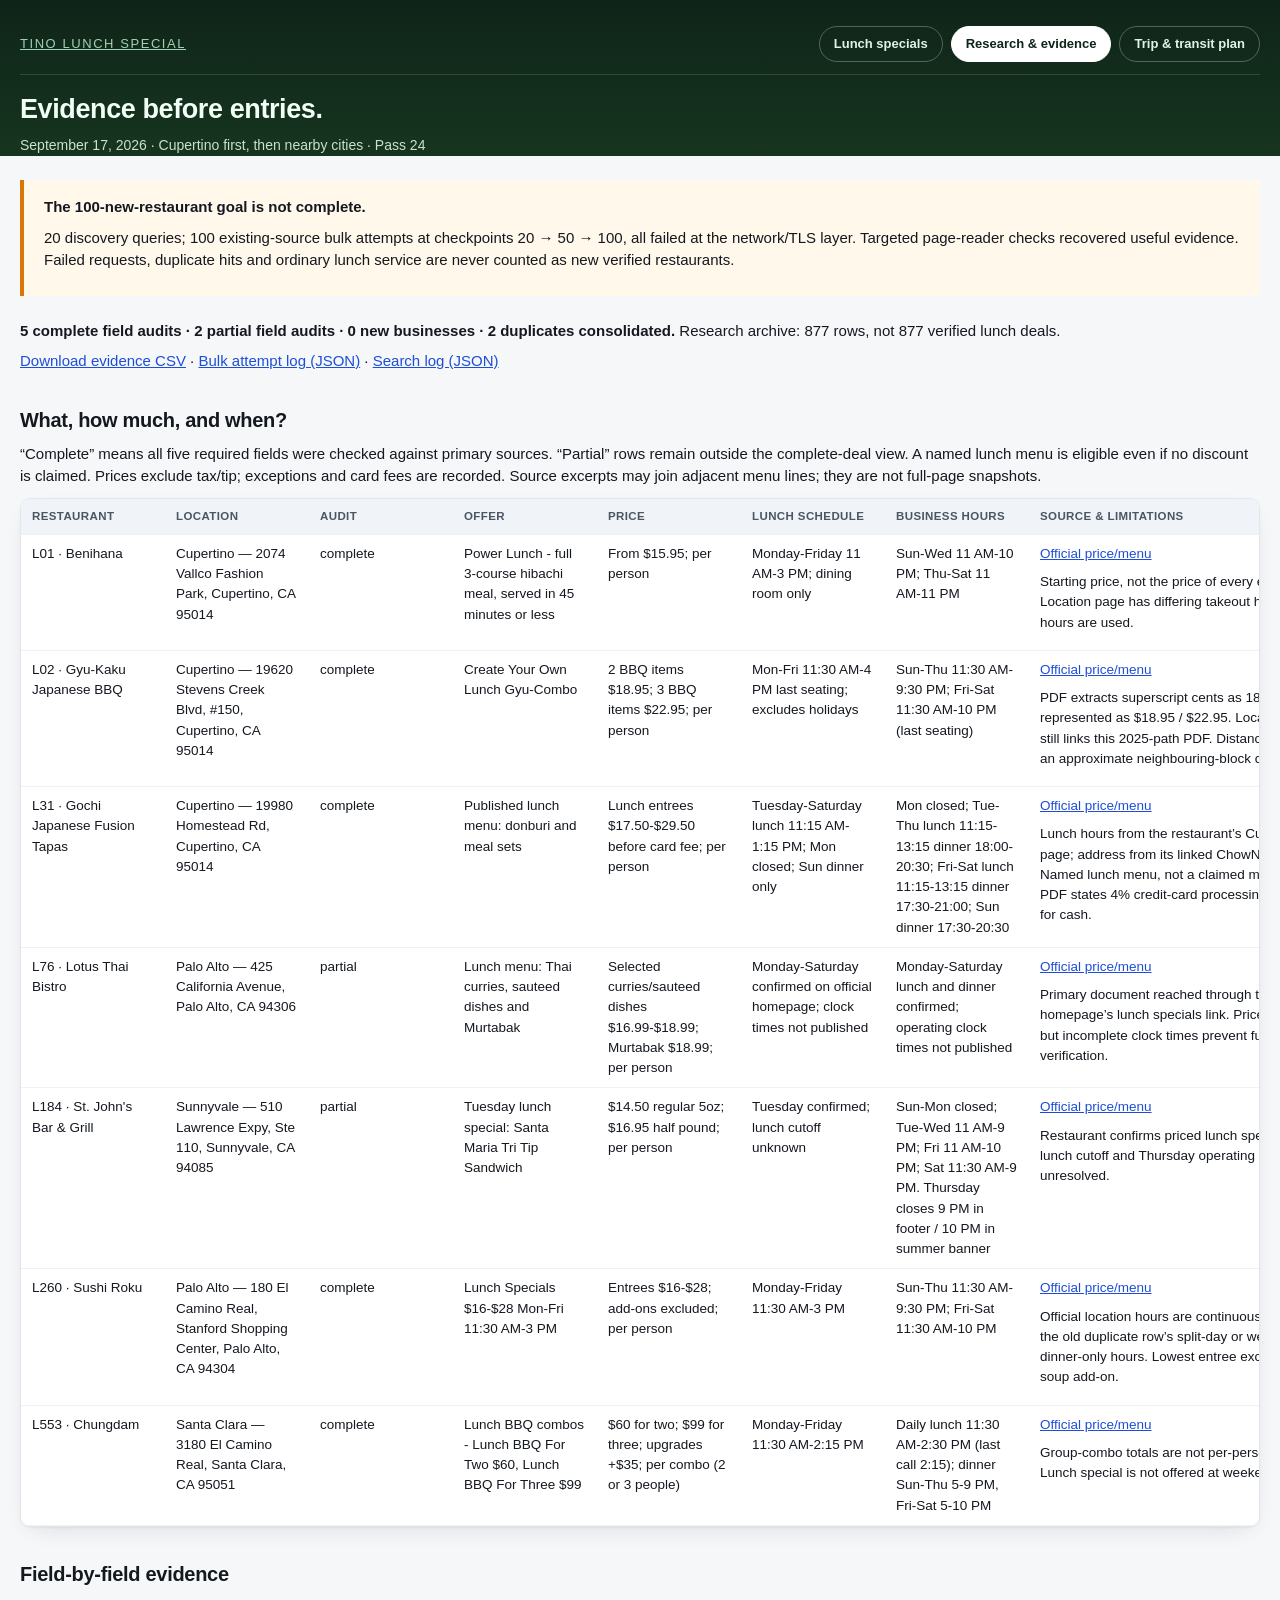
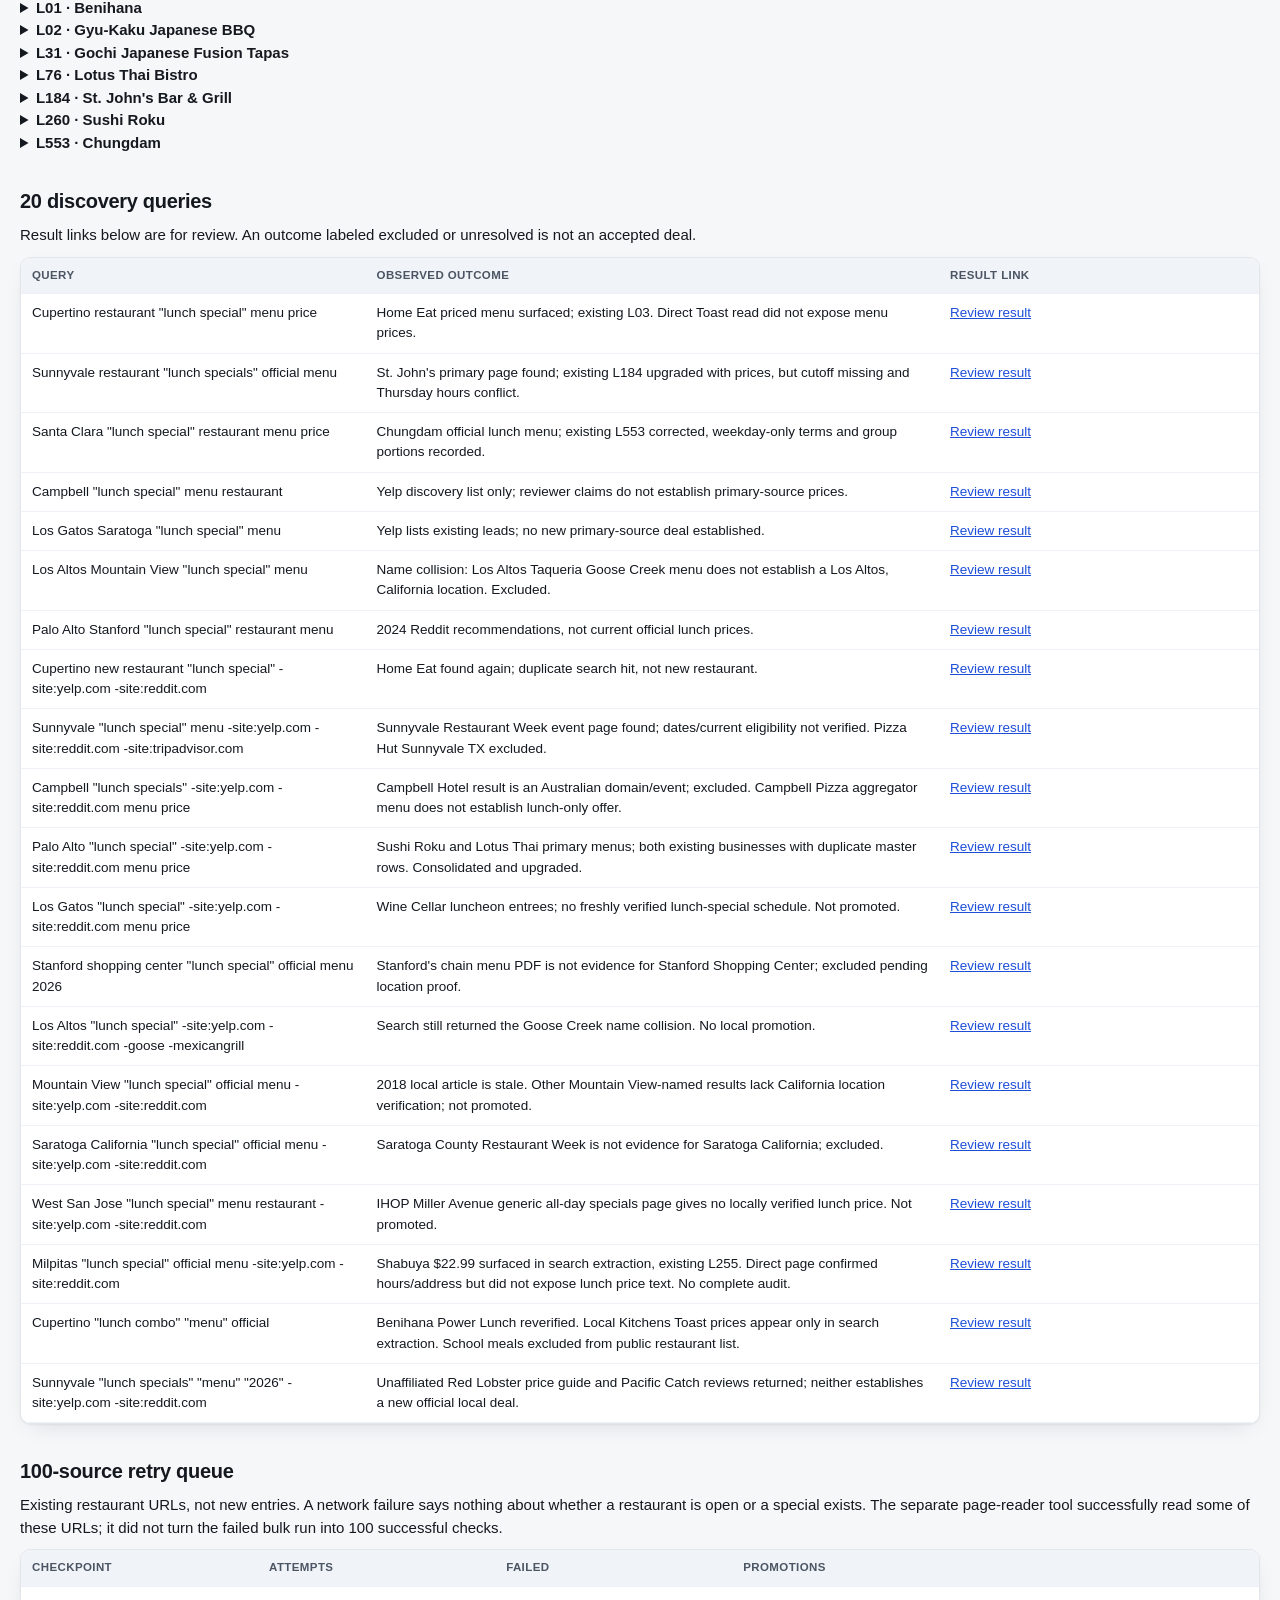
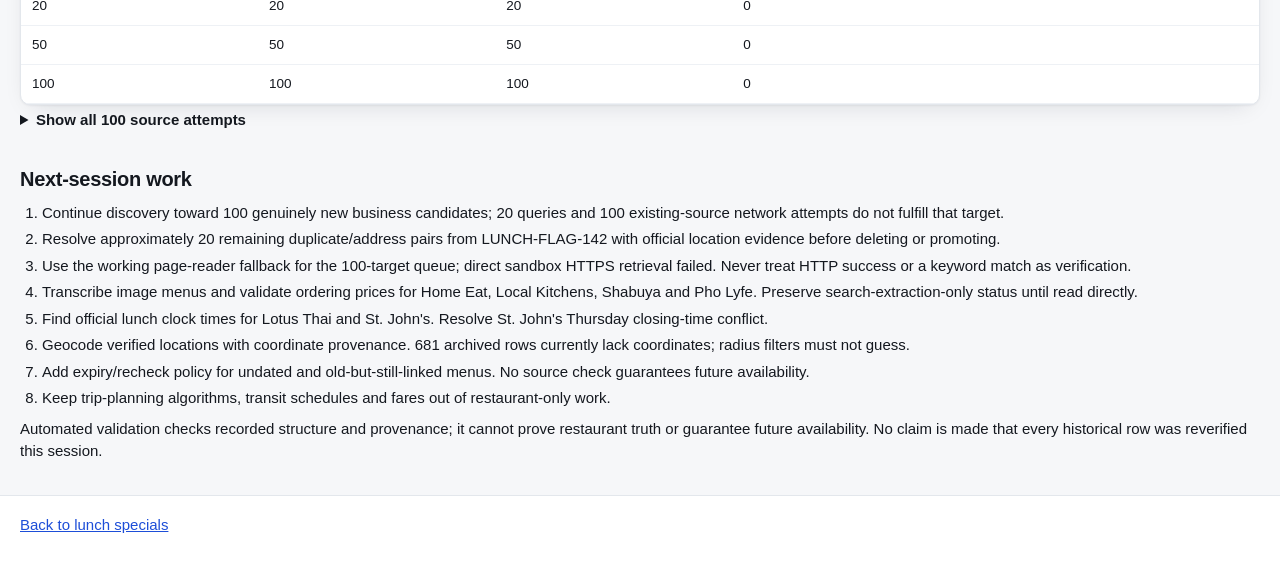
==== research.html @ ca1c72d4 "Require field-level lunch evidence and publish honest pass 24 audit Co-authored-by: arena-agent <297" ====
<!doctype html><html lang="en"><head><meta charset="utf-8"><meta name="viewport" content="width=device-width,initial-scale=1"><title>Lunch research & evidence | Tino Lunch Special</title><link rel="stylesheet" href="assets/styles.css"></head><body class="research-page"><header class="site-header"><div class="wrap"><nav class="pagebar" aria-label="Main"><a href="index.html" class="brandmark">Tino Lunch Special</a><span class="spacer"></span><a class="pagelink" href="index.html">Lunch specials</a><span class="pagelink is-active" aria-current="page">Research & evidence</span><a class="pagelink" href="transit.html">Trip & transit plan</a></nav><h1>Evidence before entries.</h1><p class="sub">September 17, 2026 · Cupertino first, then nearby cities · Pass 24</p></div></header><main class="wrap"><div class="research-notice"><strong>The 100-new-restaurant goal is not complete.</strong><p>20 discovery queries; 100 existing-source bulk attempts at checkpoints 20 → 50 → 100, all failed at the network/TLS layer. Targeted page-reader checks recovered useful evidence. Failed requests, duplicate hits and ordinary lunch service are never counted as new verified restaurants.</p></div>
<p><strong>5 complete field audits · 2 partial field audits · 0 new businesses · 2 duplicates consolidated.</strong> Research archive: 877 rows, not 877 verified lunch deals.</p>
<p><a href="data/research/pass24_evidence.csv" download>Download evidence CSV</a> · <a href="data/research/pass24_screen.json">Bulk attempt log (JSON)</a> · <a href="data/research/pass24_discovery.json">Search log (JSON)</a></p>
<section><h2>What, how much, and when?</h2><p>“Complete” means all five required fields were checked against primary sources. “Partial” rows remain outside the complete-deal view. A named lunch menu is eligible even if no discount is claimed. Prices exclude tax/tip; exceptions and card fees are recorded. Source excerpts may join adjacent menu lines; they are not full-page snapshots.</p>
<div class="scrollpanel" tabindex="0" role="region" aria-label="Restaurant table"><table class="grid-table evidence-table"><thead><tr><th scope="col">Restaurant</th><th scope="col">Location</th><th scope="col">Audit</th><th scope="col">Offer</th><th scope="col">Price</th><th scope="col">Lunch schedule</th><th scope="col">Business hours</th><th scope="col">Source &amp; limitations</th></tr></thead><tbody><tr><td>L01 · Benihana</td><td>Cupertino — 2074 Vallco Fashion Park, Cupertino, CA 95014</td><td>complete</td><td>Power Lunch - full 3-course hibachi meal, served in 45 minutes or less</td><td>From $15.95; per person</td><td>Monday-Friday 11 AM-3 PM; dining room only</td><td>Sun-Wed 11 AM-10 PM; Thu-Sat 11 AM-11 PM</td><td><a href="https://www.benihana.com/locations/cupertino/" target="_blank" rel="noopener noreferrer">Official price/menu</a><p>Starting price, not the price of every entree. Location page has differing takeout hours; dining hours are used.</p></td></tr><tr><td>L02 · Gyu-Kaku Japanese BBQ</td><td>Cupertino — 19620 Stevens Creek Blvd, #150, Cupertino, CA 95014</td><td>complete</td><td>Create Your Own Lunch Gyu-Combo</td><td>2 BBQ items $18.95; 3 BBQ items $22.95; per person</td><td>Mon-Fri 11:30 AM-4 PM last seating; excludes holidays</td><td>Sun-Thu 11:30 AM-9:30 PM; Fri-Sat 11:30 AM-10 PM (last seating)</td><td><a href="https://www.gyu-kaku.com/wp-content/uploads/2025/01/cp_lunch2411.pdf" target="_blank" rel="noopener noreferrer">Official price/menu</a><p>PDF extracts superscript cents as 1895 / 2295; represented as $18.95 / $22.95. Location page still links this 2025-path PDF. Distance remains an approximate neighbouring-block coordinate.</p></td></tr><tr><td>L31 · Gochi Japanese Fusion Tapas</td><td>Cupertino — 19980 Homestead Rd, Cupertino, CA 95014</td><td>complete</td><td>Published lunch menu: donburi and meal sets</td><td>Lunch entrees $17.50-$29.50 before card fee; per person</td><td>Tuesday-Saturday lunch 11:15 AM-1:15 PM; Mon closed; Sun dinner only</td><td>Mon closed; Tue-Thu lunch 11:15-13:15 dinner 18:00-20:30; Fri-Sat lunch 11:15-13:15 dinner 17:30-21:00; Sun dinner 17:30-20:30</td><td><a href="https://www.gochifusiontapas.com/wp-content/uploads/2026/02/cpt_menus.pdf" target="_blank" rel="noopener noreferrer">Official price/menu</a><p>Lunch hours from the restaurant’s Cupertino page; address from its linked ChowNow location. Named lunch menu, not a claimed markdown. PDF states 4% credit-card processing fee; no fee for cash.</p></td></tr><tr><td>L76 · Lotus Thai Bistro</td><td>Palo Alto — 425 California Avenue, Palo Alto, CA 94306</td><td>partial</td><td>Lunch menu: Thai curries, sauteed dishes and Murtabak</td><td>Selected curries/sauteed dishes $16.99-$18.99; Murtabak $18.99; per person</td><td>Monday-Saturday confirmed on official homepage; clock times not published</td><td>Monday-Saturday lunch and dinner confirmed; operating clock times not published</td><td><a href="https://drive.google.com/file/d/1q2tRpy3m6ns8K-2ctjFAJgh_MitJKDtc/view" target="_blank" rel="noopener noreferrer">Official price/menu</a><p>Primary document reached through the homepage’s lunch specials link. Prices verified, but incomplete clock times prevent full verification.</p></td></tr><tr><td>L184 · St. John&#x27;s Bar &amp; Grill</td><td>Sunnyvale — 510 Lawrence Expy, Ste 110, Sunnyvale, CA 94085</td><td>partial</td><td>Tuesday lunch special: Santa Maria Tri Tip Sandwich</td><td>$14.50 regular 5oz; $16.95 half pound; per person</td><td>Tuesday confirmed; lunch cutoff unknown</td><td>Sun-Mon closed; Tue-Wed 11 AM-9 PM; Fri 11 AM-10 PM; Sat 11:30 AM-9 PM. Thursday closes 9 PM in footer / 10 PM in summer banner</td><td><a href="https://stjohnsgrill.com/" target="_blank" rel="noopener noreferrer">Official price/menu</a><p>Restaurant confirms priced lunch special, but the lunch cutoff and Thursday operating hours are unresolved.</p></td></tr><tr><td>L260 · Sushi Roku</td><td>Palo Alto — 180 El Camino Real, Stanford Shopping Center, Palo Alto, CA 94304</td><td>complete</td><td>Lunch Specials $16-$28 Mon-Fri 11:30 AM-3 PM</td><td>Entrees $16-$28; add-ons excluded; per person</td><td>Monday-Friday 11:30 AM-3 PM</td><td>Sun-Thu 11:30 AM-9:30 PM; Fri-Sat 11:30 AM-10 PM</td><td><a href="https://www.sushiroku.com/menu/lunch-specials-palo-alto/" target="_blank" rel="noopener noreferrer">Official price/menu</a><p>Official location hours are continuous service, not the old duplicate row’s split-day or weekend dinner-only hours. Lowest entree excludes the $3 soup add-on.</p></td></tr><tr><td>L553 · Chungdam</td><td>Santa Clara — 3180 El Camino Real, Santa Clara, CA 95051</td><td>complete</td><td>Lunch BBQ combos - Lunch BBQ For Two $60, Lunch BBQ For Three $99</td><td>$60 for two; $99 for three; upgrades +$35; per combo (2 or 3 people)</td><td>Monday-Friday 11:30 AM-2:15 PM</td><td>Daily lunch 11:30 AM-2:30 PM (last call 2:15); dinner Sun-Thu 5-9 PM, Fri-Sat 5-10 PM</td><td><a href="https://chungdamsv.com/lunch-menu" target="_blank" rel="noopener noreferrer">Official price/menu</a><p>Group-combo totals are not per-person prices. Lunch special is not offered at weekend lunch.</p></td></tr></tbody></table></div></section>
<section><h2>Field-by-field evidence</h2>
<details><summary>L01 · Benihana</summary>
<div class="scrollpanel" tabindex="0" role="region" aria-label="Field table"><table class="grid-table evidence-table"><thead><tr><th scope="col">Field</th><th scope="col">Status</th><th scope="col">Value</th><th scope="col">Evidence excerpt</th><th scope="col">Source</th></tr></thead><tbody><tr><td>special</td><td>verified</td><td>3-course Power Lunch</td><td>3-Course Power Lunch Starting at Just $15.95</td><td><a href="https://www.benihana.com/locations/cupertino/" target="_blank" rel="noopener noreferrer">Primary source</a></td></tr><tr><td>price</td><td>verified</td><td>From $15.95</td><td>full 3-course hibachi meal from just $15.95</td><td><a href="https://www.benihana.com/locations/cupertino/" target="_blank" rel="noopener noreferrer">Primary source</a></td></tr><tr><td>schedule</td><td>verified</td><td>Monday-Friday 11 AM-3 PM; dining room only</td><td>available Monday through Friday from 11am to 3pm in the dining room</td><td><a href="https://www.benihana.com/locations/cupertino/" target="_blank" rel="noopener noreferrer">Primary source</a></td></tr><tr><td>location</td><td>verified</td><td>2074 Vallco Fashion Park, Cupertino, CA 95014</td><td>2074 Vallco Fashion Park, Cupertino, CA 95014</td><td><a href="https://www.benihana.com/locations/cupertino/" target="_blank" rel="noopener noreferrer">Primary source</a></td></tr><tr><td>hours</td><td>verified</td><td>Sun-Wed 11 AM-10 PM; Thu-Sat 11 AM-11 PM</td><td>Sun - Wed, 11:00am - 10:00pm</td><td><a href="https://www.benihana.com/locations/cupertino/" target="_blank" rel="noopener noreferrer">Primary source</a></td></tr></tbody></table></div></details>
<details><summary>L02 · Gyu-Kaku Japanese BBQ</summary>
<div class="scrollpanel" tabindex="0" role="region" aria-label="Field table"><table class="grid-table evidence-table"><thead><tr><th scope="col">Field</th><th scope="col">Status</th><th scope="col">Value</th><th scope="col">Evidence excerpt</th><th scope="col">Source</th></tr></thead><tbody><tr><td>special</td><td>verified</td><td>Create Your Own Lunch Gyu-Combo</td><td>CREATE YOUR OWN LUNCH GYU-COMBO</td><td><a href="https://www.gyu-kaku.com/wp-content/uploads/2025/01/cp_lunch2411.pdf" target="_blank" rel="noopener noreferrer">Primary source</a></td></tr><tr><td>price</td><td>verified</td><td>2 BBQ items $18.95; 3 BBQ items $22.95</td><td>2 BBQ ITEMS FOR 1 PERSON $1895; 3 BBQ ITEMS FOR 1 PERSON $2295</td><td><a href="https://www.gyu-kaku.com/wp-content/uploads/2025/01/cp_lunch2411.pdf" target="_blank" rel="noopener noreferrer">Primary source</a></td></tr><tr><td>schedule</td><td>verified</td><td>Mon-Fri 11:30 AM-4 PM last seating; excludes holidays</td><td>Mon–Fri 11:30AM–4PM (Last Seating) Not available weekends or holidays</td><td><a href="https://www.gyu-kaku.com/cupertino/" target="_blank" rel="noopener noreferrer">Primary source</a></td></tr><tr><td>location</td><td>verified</td><td>19620 Stevens Creek Blvd, #150, Cupertino, CA 95014</td><td>19620 Stevens Creek Blvd, #150</td><td><a href="https://www.gyu-kaku.com/cupertino/" target="_blank" rel="noopener noreferrer">Primary source</a></td></tr><tr><td>hours</td><td>verified</td><td>Sun-Thu 11:30 AM-9:30 PM; Fri-Sat 11:30 AM-10 PM (last seating)</td><td>MON–THU: 11:30AM–9:30PM (Last Seating)</td><td><a href="https://www.gyu-kaku.com/cupertino/" target="_blank" rel="noopener noreferrer">Primary source</a></td></tr></tbody></table></div></details>
<details><summary>L31 · Gochi Japanese Fusion Tapas</summary>
<div class="scrollpanel" tabindex="0" role="region" aria-label="Field table"><table class="grid-table evidence-table"><thead><tr><th scope="col">Field</th><th scope="col">Status</th><th scope="col">Value</th><th scope="col">Evidence excerpt</th><th scope="col">Source</th></tr></thead><tbody><tr><td>special</td><td>verified</td><td>Lunch menu donburi and meal sets</td><td>LUNCH MENU; MEAL SET</td><td><a href="https://www.gochifusiontapas.com/wp-content/uploads/2026/02/cpt_menus.pdf" target="_blank" rel="noopener noreferrer">Primary source</a></td></tr><tr><td>price</td><td>verified</td><td>Lunch entrees $17.50-$29.50 before card fee</td><td>Soy flavor ground chicken over rice 17.50; Panko fried beef tongue cutlet 29.50</td><td><a href="https://www.gochifusiontapas.com/wp-content/uploads/2026/02/cpt_menus.pdf" target="_blank" rel="noopener noreferrer">Primary source</a></td></tr><tr><td>schedule</td><td>verified</td><td>Tuesday-Saturday lunch 11:15 AM-1:15 PM; Mon closed; Sun dinner only</td><td>Tuesday 11:15-1:15/6:00-8:30</td><td><a href="https://www.gochifusiontapas.com/cupertino-gochi-fusion-tapas/" target="_blank" rel="noopener noreferrer">Primary source</a></td></tr><tr><td>location</td><td>verified</td><td>19980 Homestead Rd, Cupertino</td><td>19980 Homestead Rd</td><td><a href="https://direct.chownow.com/order/23764/locations/34864" target="_blank" rel="noopener noreferrer">Primary source</a></td></tr><tr><td>hours</td><td>verified</td><td>Mon closed; Tue-Thu lunch 11:15-13:15 dinner 18:00-20:30; Fri-Sat lunch 11:15-13:15 dinner 17:30-21:00; Sun dinner 17:30-20:30</td><td>MON | CLOSED; Sunday 5:30-8:30</td><td><a href="https://www.gochifusiontapas.com/cupertino-gochi-fusion-tapas/" target="_blank" rel="noopener noreferrer">Primary source</a></td></tr></tbody></table></div></details>
<details><summary>L76 · Lotus Thai Bistro</summary>
<div class="scrollpanel" tabindex="0" role="region" aria-label="Field table"><table class="grid-table evidence-table"><thead><tr><th scope="col">Field</th><th scope="col">Status</th><th scope="col">Value</th><th scope="col">Evidence excerpt</th><th scope="col">Source</th></tr></thead><tbody><tr><td>special</td><td>verified</td><td>Lunch Special / Thai Curry / Sauteed Style</td><td>LUNCH MENU; Lunch Special</td><td><a href="https://drive.google.com/file/d/1q2tRpy3m6ns8K-2ctjFAJgh_MitJKDtc/view" target="_blank" rel="noopener noreferrer">Primary source</a></td></tr><tr><td>price</td><td>verified</td><td>Selected curries/sauteed dishes $16.99-$18.99; Murtabak $18.99</td><td>Soft Tofu, Fried Tofu, Pork, or Chicken 16.99</td><td><a href="https://drive.google.com/file/d/1q2tRpy3m6ns8K-2ctjFAJgh_MitJKDtc/view" target="_blank" rel="noopener noreferrer">Primary source</a></td></tr><tr><td>schedule</td><td>unknown</td><td>Monday-Saturday confirmed on official homepage; clock times not published</td><td>Not captured</td><td>Unresolved</td></tr><tr><td>location</td><td>verified</td><td>425 California Avenue, Palo Alto, CA 94306</td><td>425 California Avenue, Palo Alto, CA 94306</td><td><a href="https://drive.google.com/file/d/1q2tRpy3m6ns8K-2ctjFAJgh_MitJKDtc/view" target="_blank" rel="noopener noreferrer">Primary source</a></td></tr><tr><td>hours</td><td>unknown</td><td>Monday-Saturday lunch and dinner confirmed; operating clock times not published</td><td>Not captured</td><td>Unresolved</td></tr></tbody></table></div></details>
<details><summary>L184 · St. John&#x27;s Bar &amp; Grill</summary>
<div class="scrollpanel" tabindex="0" role="region" aria-label="Field table"><table class="grid-table evidence-table"><thead><tr><th scope="col">Field</th><th scope="col">Status</th><th scope="col">Value</th><th scope="col">Evidence excerpt</th><th scope="col">Source</th></tr></thead><tbody><tr><td>special</td><td>verified</td><td>Tuesday Santa Maria Tri Tip Sandwich lunch special</td><td>TRITIP TUESDAY: Santa Maria Tri Tip Sandwich</td><td><a href="https://stjohnsgrill.com/" target="_blank" rel="noopener noreferrer">Primary source</a></td></tr><tr><td>price</td><td>verified</td><td>$14.50 regular 5oz; $16.95 half pound</td><td>Regular (5oz) $14.50 half pounder $16.95</td><td><a href="https://stjohnsgrill.com/" target="_blank" rel="noopener noreferrer">Primary source</a></td></tr><tr><td>schedule</td><td>unknown</td><td>Tuesday confirmed; lunch cutoff unknown</td><td>Not captured</td><td>Unresolved</td></tr><tr><td>location</td><td>verified</td><td>510 Lawrence Expy, Ste 110, Sunnyvale, CA 94085</td><td>510 Lawrence Expy. Ste.110 Sunnyvale, CA 94085</td><td><a href="https://stjohnsgrill.com/" target="_blank" rel="noopener noreferrer">Primary source</a></td></tr><tr><td>hours</td><td>conflicting</td><td>Sun-Mon closed; Tue-Wed 11 AM-9 PM; Fri 11 AM-10 PM; Sat 11:30 AM-9 PM. Thursday closes 9 PM in footer / 10 PM in summer banner</td><td>Not captured</td><td>Unresolved</td></tr></tbody></table></div></details>
<details><summary>L260 · Sushi Roku</summary>
<div class="scrollpanel" tabindex="0" role="region" aria-label="Field table"><table class="grid-table evidence-table"><thead><tr><th scope="col">Field</th><th scope="col">Status</th><th scope="col">Value</th><th scope="col">Evidence excerpt</th><th scope="col">Source</th></tr></thead><tbody><tr><td>special</td><td>verified</td><td>Lunch Specials: sushi, donburi, fried rice and ramen</td><td>Lunch Specials</td><td><a href="https://www.sushiroku.com/menu/lunch-specials-palo-alto/" target="_blank" rel="noopener noreferrer">Primary source</a></td></tr><tr><td>price</td><td>verified</td><td>Entrees $16-$28; add-ons excluded</td><td>Fried Rice $16; Sushi “Fix” Nigiri/Sashimi $28</td><td><a href="https://www.sushiroku.com/menu/lunch-specials-palo-alto/" target="_blank" rel="noopener noreferrer">Primary source</a></td></tr><tr><td>schedule</td><td>verified</td><td>Monday-Friday 11:30 AM-3 PM</td><td>Monday-Friday 11:30AM-3:00PM</td><td><a href="https://www.sushiroku.com/menu/lunch-specials-palo-alto/" target="_blank" rel="noopener noreferrer">Primary source</a></td></tr><tr><td>location</td><td>verified</td><td>180 El Camino Real, Palo Alto, CA 94304</td><td>180 El Camino Real, Palo Alto, CA 94304</td><td><a href="https://www.sushiroku.com/location/palo-alto/" target="_blank" rel="noopener noreferrer">Primary source</a></td></tr><tr><td>hours</td><td>verified</td><td>Sun-Thu 11:30 AM-9:30 PM; Fri-Sat 11:30 AM-10 PM</td><td>Sunday-Thursday | 11:30AM-9:30PM</td><td><a href="https://www.sushiroku.com/location/palo-alto/" target="_blank" rel="noopener noreferrer">Primary source</a></td></tr></tbody></table></div></details>
<details><summary>L553 · Chungdam</summary>
<div class="scrollpanel" tabindex="0" role="region" aria-label="Field table"><table class="grid-table evidence-table"><thead><tr><th scope="col">Field</th><th scope="col">Status</th><th scope="col">Value</th><th scope="col">Evidence excerpt</th><th scope="col">Source</th></tr></thead><tbody><tr><td>special</td><td>verified</td><td>Lunch BBQ For Two / For Three</td><td>Lunch BBQ For Two ($60)</td><td><a href="https://chungdamsv.com/lunch-menu" target="_blank" rel="noopener noreferrer">Primary source</a></td></tr><tr><td>price</td><td>verified</td><td>$60 for two; $99 for three; upgrades +$35</td><td>Lunch BBQ For Three ($99)</td><td><a href="https://chungdamsv.com/lunch-menu" target="_blank" rel="noopener noreferrer">Primary source</a></td></tr><tr><td>schedule</td><td>verified</td><td>Monday-Friday 11:30 AM-2:15 PM</td><td>Only Available Mondays-Fridays 11:30am-2:15pm</td><td><a href="https://chungdamsv.com/lunch-menu" target="_blank" rel="noopener noreferrer">Primary source</a></td></tr><tr><td>location</td><td>verified</td><td>3180 El Camino Real, Santa Clara, CA 95051</td><td>3180 El Camino Real, Santa Clara, CA 95051</td><td><a href="https://chungdamsv.com/lunch-menu" target="_blank" rel="noopener noreferrer">Primary source</a></td></tr><tr><td>hours</td><td>verified</td><td>Daily lunch 11:30 AM-2:30 PM (last call 2:15); dinner Sun-Thu 5-9 PM, Fri-Sat 5-10 PM</td><td>( Open 7 Days )</td><td><a href="https://chungdamsv.com/" target="_blank" rel="noopener noreferrer">Primary source</a></td></tr></tbody></table></div></details>
</section><section><h2>20 discovery queries</h2><p>Result links below are for review. An outcome labeled excluded or unresolved is not an accepted deal.</p>
<div class="scrollpanel" tabindex="0" role="region" aria-label="Query table"><table class="grid-table evidence-table"><thead><tr><th scope="col">Query</th><th scope="col">Observed outcome</th><th scope="col">Result link</th></tr></thead><tbody><tr><td>Cupertino restaurant &quot;lunch special&quot; menu price</td><td>Home Eat priced menu surfaced; existing L03. Direct Toast read did not expose menu prices.</td><td><a href="https://homeeat.toast.site/order/home-eat-cupertino" target="_blank" rel="noopener noreferrer">Review result</a></td></tr><tr><td>Sunnyvale restaurant &quot;lunch specials&quot; official menu</td><td>St. John&#x27;s primary page found; existing L184 upgraded with prices, but cutoff missing and Thursday hours conflict.</td><td><a href="https://stjohnsgrill.com/" target="_blank" rel="noopener noreferrer">Review result</a></td></tr><tr><td>Santa Clara &quot;lunch special&quot; restaurant menu price</td><td>Chungdam official lunch menu; existing L553 corrected, weekday-only terms and group portions recorded.</td><td><a href="https://chungdamsv.com/lunch-menu" target="_blank" rel="noopener noreferrer">Review result</a></td></tr><tr><td>Campbell &quot;lunch special&quot; menu restaurant</td><td>Yelp discovery list only; reviewer claims do not establish primary-source prices.</td><td><a href="https://www.yelp.com/search?find_desc=Lunch+Specials&amp;find_loc=Campbell%2C+CA" target="_blank" rel="noopener noreferrer">Review result</a></td></tr><tr><td>Los Gatos Saratoga &quot;lunch special&quot; menu</td><td>Yelp lists existing leads; no new primary-source deal established.</td><td><a href="https://www.yelp.com/search?find_desc=Lunch+Specials&amp;find_loc=Los+Gatos%2C+CA" target="_blank" rel="noopener noreferrer">Review result</a></td></tr><tr><td>Los Altos Mountain View &quot;lunch special&quot; menu</td><td>Name collision: Los Altos Taqueria Goose Creek menu does not establish a Los Altos, California location. Excluded.</td><td><a href="https://losaltosmexicangrill.com/goose-creek-los-altos-taqueria-food-menu" target="_blank" rel="noopener noreferrer">Review result</a></td></tr><tr><td>Palo Alto Stanford &quot;lunch special&quot; restaurant menu</td><td>2024 Reddit recommendations, not current official lunch prices.</td><td><a href="https://www.reddit.com/r/stanford/comments/1e3awrb/any_foods_recs_for_palo_alto_area/" target="_blank" rel="noopener noreferrer">Review result</a></td></tr><tr><td>Cupertino new restaurant &quot;lunch special&quot; -site:yelp.com -site:reddit.com</td><td>Home Eat found again; duplicate search hit, not new restaurant.</td><td><a href="https://homeeat.toast.site/order/home-eat-cupertino" target="_blank" rel="noopener noreferrer">Review result</a></td></tr><tr><td>Sunnyvale &quot;lunch special&quot; menu -site:yelp.com -site:reddit.com -site:tripadvisor.com</td><td>Sunnyvale Restaurant Week event page found; dates/current eligibility not verified. Pizza Hut Sunnyvale TX excluded.</td><td><a href="https://www.svcoc.org/sunnyvale-restaurant-week-where-to-dine/" target="_blank" rel="noopener noreferrer">Review result</a></td></tr><tr><td>Campbell &quot;lunch specials&quot; -site:yelp.com -site:reddit.com menu price</td><td>Campbell Hotel result is an Australian domain/event; excluded. Campbell Pizza aggregator menu does not establish lunch-only offer.</td><td><a href="https://thecampbellhotel.com.au/whats-on/15-lunch-specials/" target="_blank" rel="noopener noreferrer">Review result</a></td></tr><tr><td>Palo Alto &quot;lunch special&quot; -site:yelp.com -site:reddit.com menu price</td><td>Sushi Roku and Lotus Thai primary menus; both existing businesses with duplicate master rows. Consolidated and upgraded.</td><td><a href="https://www.sushiroku.com/menu/lunch-specials-palo-alto/" target="_blank" rel="noopener noreferrer">Review result</a></td></tr><tr><td>Los Gatos &quot;lunch special&quot; -site:yelp.com -site:reddit.com menu price</td><td>Wine Cellar luncheon entrees; no freshly verified lunch-special schedule. Not promoted.</td><td><a href="https://www.winecellarlosgatos.com/menus/" target="_blank" rel="noopener noreferrer">Review result</a></td></tr><tr><td>Stanford shopping center &quot;lunch special&quot; official menu 2026</td><td>Stanford&#x27;s chain menu PDF is not evidence for Stanford Shopping Center; excluded pending location proof.</td><td><a href="https://stanfords.com/wp-content/uploads/2024/10/Stanfords-Lunch-Menu_10.24.pdf" target="_blank" rel="noopener noreferrer">Review result</a></td></tr><tr><td>Los Altos &quot;lunch special&quot; -site:yelp.com -site:reddit.com -goose -mexicangrill</td><td>Search still returned the Goose Creek name collision. No local promotion.</td><td><a href="https://losaltosmexicangrill.com/goose-creek-los-altos-taqueria-food-menu" target="_blank" rel="noopener noreferrer">Review result</a></td></tr><tr><td>Mountain View &quot;lunch special&quot; official menu -site:yelp.com -site:reddit.com</td><td>2018 local article is stale. Other Mountain View-named results lack California location verification; not promoted.</td><td><a href="https://www.ilovemv.org/new-blog-1/category/ten-places-for-lunch-for-less-than-10-bucks6" target="_blank" rel="noopener noreferrer">Review result</a></td></tr><tr><td>Saratoga California &quot;lunch special&quot; official menu -site:yelp.com -site:reddit.com</td><td>Saratoga County Restaurant Week is not evidence for Saratoga California; excluded.</td><td><a href="https://www.discoversaratoga.org/events/restaurant-week/" target="_blank" rel="noopener noreferrer">Review result</a></td></tr><tr><td>West San Jose &quot;lunch special&quot; menu restaurant -site:yelp.com -site:reddit.com</td><td>IHOP Miller Avenue generic all-day specials page gives no locally verified lunch price. Not promoted.</td><td><a href="https://restaurants.ihop.com/en-us/ca/san-jose/breakfast-1012-miller-ave-2133/specials" target="_blank" rel="noopener noreferrer">Review result</a></td></tr><tr><td>Milpitas &quot;lunch special&quot; official menu -site:yelp.com -site:reddit.com</td><td>Shabuya $22.99 surfaced in search extraction, existing L255. Direct page confirmed hours/address but did not expose lunch price text. No complete audit.</td><td><a href="https://www.shabuyarestaurant.com/milpitas-online" target="_blank" rel="noopener noreferrer">Review result</a></td></tr><tr><td>Cupertino &quot;lunch combo&quot; &quot;menu&quot; official</td><td>Benihana Power Lunch reverified. Local Kitchens Toast prices appear only in search extraction. School meals excluded from public restaurant list.</td><td><a href="https://www.benihana.com/locations/cupertino/" target="_blank" rel="noopener noreferrer">Review result</a></td></tr><tr><td>Sunnyvale &quot;lunch specials&quot; &quot;menu&quot; &quot;2026&quot; -site:yelp.com -site:reddit.com</td><td>Unaffiliated Red Lobster price guide and Pacific Catch reviews returned; neither establishes a new official local deal.</td><td><a href="https://www.opentable.com/r/pacific-catch-sunnyvale" target="_blank" rel="noopener noreferrer">Review result</a></td></tr></tbody></table></div></section>
<section><h2>100-source retry queue</h2><p>Existing restaurant URLs, not new entries. A network failure says nothing about whether a restaurant is open or a special exists. The separate page-reader tool successfully read some of these URLs; it did not turn the failed bulk run into 100 successful checks.</p>
<div class="scrollpanel" tabindex="0" role="region" aria-label="Checkpoint table"><table class="grid-table evidence-table"><thead><tr><th scope="col">Checkpoint</th><th scope="col">Attempts</th><th scope="col">Failed</th><th scope="col">Promotions</th></tr></thead><tbody><tr><td>20</td><td>20</td><td>20</td><td>0</td></tr><tr><td>50</td><td>50</td><td>50</td><td>0</td></tr><tr><td>100</td><td>100</td><td>100</td><td>0</td></tr></tbody></table></div>
<details><summary>Show all 100 source attempts</summary><div class="scrollpanel" tabindex="0" role="region" aria-label="# / existing ID table"><table class="grid-table evidence-table"><thead><tr><th scope="col"># / existing ID</th><th scope="col">Restaurant</th><th scope="col">City</th><th scope="col">Result</th><th scope="col">Requested URL</th></tr></thead><tbody><tr><td>1 / L01</td><td>Benihana</td><td>Cupertino</td><td>fetch_failed — &lt;urlopen error TLS/SSL connection has been closed (EOF) (_ssl.c:992)&gt;</td><td><a href="https://www.benihana.com/locations/cupertino/" target="_blank" rel="noopener noreferrer">Retry official/source page</a></td></tr><tr><td>2 / L02</td><td>Gyu-Kaku Japanese BBQ</td><td>Cupertino</td><td>fetch_failed — &lt;urlopen error TLS/SSL connection has been closed (EOF) (_ssl.c:992)&gt;</td><td><a href="https://www.gyu-kaku.com/cupertino/" target="_blank" rel="noopener noreferrer">Retry official/source page</a></td></tr><tr><td>3 / L03</td><td>Home Eat</td><td>Cupertino</td><td>fetch_failed — &lt;urlopen error TLS/SSL connection has been closed (EOF) (_ssl.c:992)&gt;</td><td><a href="https://homeeat.toast.site/order/home-eat-cupertino" target="_blank" rel="noopener noreferrer">Retry official/source page</a></td></tr><tr><td>4 / L04</td><td>Ajito</td><td>Cupertino</td><td>fetch_failed — &lt;urlopen error TLS/SSL connection has been closed (EOF) (_ssl.c:992)&gt;</td><td><a href="https://restaurantguru.com/Ajito-Cupertino" target="_blank" rel="noopener noreferrer">Retry official/source page</a></td></tr><tr><td>5 / L05</td><td>Wooga Premium Korean BBQ</td><td>Cupertino</td><td>fetch_failed — &lt;urlopen error TLS/SSL connection has been closed (EOF) (_ssl.c:992)&gt;</td><td><a href="https://www.toasttab.com/local/order/wooga-korean-bbq-10493-s-de-anza-blvd" target="_blank" rel="noopener noreferrer">Retry official/source page</a></td></tr><tr><td>6 / L06</td><td>Red Hot Wok</td><td>Cupertino</td><td>fetch_failed — &lt;urlopen error TLS/SSL connection has been closed (EOF) (_ssl.c:992)&gt;</td><td><a href="https://www.redhotwokcupertino.com/" target="_blank" rel="noopener noreferrer">Retry official/source page</a></td></tr><tr><td>7 / L08</td><td>Fish&#x27;s Wild</td><td>Cupertino</td><td>fetch_failed — &lt;urlopen error TLS/SSL connection has been closed (EOF) (_ssl.c:992)&gt;</td><td><a href="https://fishiswild.com/places/cupertino---southside" target="_blank" rel="noopener noreferrer">Retry official/source page</a></td></tr><tr><td>8 / L12</td><td>Curry Hyuga</td><td>Cupertino</td><td>fetch_failed — &lt;urlopen error TLS/SSL connection has been closed (EOF) (_ssl.c:992)&gt;</td><td><a href="https://www.corner.inc/place/pz22rNwbMDj5" target="_blank" rel="noopener noreferrer">Retry official/source page</a></td></tr><tr><td>9 / L16</td><td>Pho Ha Noi</td><td>Cupertino</td><td>fetch_failed — &lt;urlopen error TLS/SSL connection has been closed (EOF) (_ssl.c:992)&gt;</td><td><a href="https://phohanoi.com/" target="_blank" rel="noopener noreferrer">Retry official/source page</a></td></tr><tr><td>10 / L26</td><td>Sizzling Lunch</td><td>Cupertino</td><td>fetch_failed — &lt;urlopen error TLS/SSL connection has been closed (EOF) (_ssl.c:992)&gt;</td><td><a href="https://toast.app/r/sizzlinglunch-cupertino/order" target="_blank" rel="noopener noreferrer">Retry official/source page</a></td></tr><tr><td>11 / L27</td><td>Yiassoo</td><td>Cupertino</td><td>fetch_failed — &lt;urlopen error TLS/SSL connection has been closed (EOF) (_ssl.c:992)&gt;</td><td><a href="https://yiassoocupertino.com/" target="_blank" rel="noopener noreferrer">Retry official/source page</a></td></tr><tr><td>12 / L28</td><td>Aqui Cal Mex</td><td>Cupertino</td><td>fetch_failed — &lt;urlopen error TLS/SSL connection has been closed (EOF) (_ssl.c:992)&gt;</td><td><a href="https://www.aquicalmex.com/" target="_blank" rel="noopener noreferrer">Retry official/source page</a></td></tr><tr><td>13 / L29</td><td>BJ&#x27;s Restaurant &amp; Brewhouse</td><td>Cupertino</td><td>fetch_failed — &lt;urlopen error TLS/SSL connection has been closed (EOF) (_ssl.c:992)&gt;</td><td><a href="https://www.bjsrestaurants.com/locations?fullSearchString=Cupertino%2C+California&amp;lat=37.3229978&amp;lng=-122.03218229999999&amp;searchString=cupertino" target="_blank" rel="noopener noreferrer">Retry official/source page</a></td></tr><tr><td>14 / L32</td><td>Dish N Dash</td><td>Cupertino</td><td>fetch_failed — &lt;urlopen error TLS/SSL connection has been closed (EOF) (_ssl.c:992)&gt;</td><td><a href="https://www.dishdash.com/menu/dish-n-dash-cupertino-menu/" target="_blank" rel="noopener noreferrer">Retry official/source page</a></td></tr><tr><td>15 / L36</td><td>Galpao Gaucho Brazilian Steakhouse</td><td>Cupertino</td><td>fetch_failed — &lt;urlopen error TLS/SSL connection has been closed (EOF) (_ssl.c:992)&gt;</td><td><a href="https://galpaogauchousa.com/location/cupertino-ca/" target="_blank" rel="noopener noreferrer">Retry official/source page</a></td></tr><tr><td>16 / L99</td><td>Pacific Catch</td><td>Cupertino</td><td>fetch_failed — &lt;urlopen error TLS/SSL connection has been closed (EOF) (_ssl.c:992)&gt;</td><td><a href="https://usmenuguide.com/places/united-states/california/cupertino/pacific-catch-cupertino/" target="_blank" rel="noopener noreferrer">Retry official/source page</a></td></tr><tr><td>17 / L102</td><td>Lazy Dog Restaurant &amp; Bar</td><td>Cupertino</td><td>fetch_failed — &lt;urlopen error TLS/SSL connection has been closed (EOF) (_ssl.c:992)&gt;</td><td><a href="https://orders.lazydogrestaurants.com/order/cupertino" target="_blank" rel="noopener noreferrer">Retry official/source page</a></td></tr><tr><td>18 / L103</td><td>Haidilao Hot Pot Cupertino</td><td>Cupertino</td><td>fetch_failed — &lt;urlopen error TLS/SSL connection has been closed (EOF) (_ssl.c:992)&gt;</td><td><a href="https://www.reddit.com/r/Cupertino/comments/1f9bixv/hotpot_discounts/" target="_blank" rel="noopener noreferrer">Retry official/source page</a></td></tr><tr><td>19 / L104</td><td>Local Kitchens - Cupertino</td><td>Cupertino</td><td>fetch_failed — &lt;urlopen error TLS/SSL connection has been closed (EOF) (_ssl.c:992)&gt;</td><td><a href="https://localkitchens.toast.site/order/local-kitchens-cupertino" target="_blank" rel="noopener noreferrer">Retry official/source page</a></td></tr><tr><td>20 / L110</td><td>Tofu Plus Korean BBQ</td><td>Cupertino</td><td>fetch_failed — &lt;urlopen error TLS/SSL connection has been closed (EOF) (_ssl.c:992)&gt;</td><td><a href="https://restaurantjump.com/tofu-plus-korean-bbq-95014/" target="_blank" rel="noopener noreferrer">Retry official/source page</a></td></tr><tr><td>21 / L38</td><td>Bonchon</td><td>Sunnyvale</td><td>fetch_failed — &lt;urlopen error TLS/SSL connection has been closed (EOF) (_ssl.c:992)&gt;</td><td><a href="https://restaurants.bonchon.com/locations/ca/sunnyvale/572-e-el-camino-real" target="_blank" rel="noopener noreferrer">Retry official/source page</a></td></tr><tr><td>22 / L43</td><td>Inchin&#x27;s Bamboo Garden</td><td>Sunnyvale</td><td>fetch_failed — &lt;urlopen error TLS/SSL connection has been closed (EOF) (_ssl.c:992)&gt;</td><td><a href="https://www.citylinesunnyvale.com/restaurant-week" target="_blank" rel="noopener noreferrer">Retry official/source page</a></td></tr><tr><td>23 / L48</td><td>Ginger Cafe</td><td>Sunnyvale</td><td>fetch_failed — &lt;urlopen error TLS/SSL connection has been closed (EOF) (_ssl.c:992)&gt;</td><td><a href="https://gingercafe.net/menus/lunchmenu/" target="_blank" rel="noopener noreferrer">Retry official/source page</a></td></tr><tr><td>24 / L49</td><td>Thai Spoons</td><td>Sunnyvale</td><td>fetch_failed — &lt;urlopen error TLS/SSL connection has been closed (EOF) (_ssl.c:992)&gt;</td><td><a href="https://pos.chowbus.com/online-ordering/store/Thai-Spoons/22597" target="_blank" rel="noopener noreferrer">Retry official/source page</a></td></tr><tr><td>25 / L50</td><td>First Wok</td><td>Sunnyvale</td><td>fetch_failed — &lt;urlopen error TLS/SSL connection has been closed (EOF) (_ssl.c:992)&gt;</td><td><a href="https://www.smorefood.com/by3jcocr/first-wok-sunnyvale-94087/order-online" target="_blank" rel="noopener noreferrer">Retry official/source page</a></td></tr><tr><td>26 / L51</td><td>Asia Village Restaurant</td><td>Sunnyvale</td><td>fetch_failed — &lt;urlopen error TLS/SSL connection has been closed (EOF) (_ssl.c:992)&gt;</td><td><a href="https://restaurantguru.com/Asia-Village-Sunnyvale" target="_blank" rel="noopener noreferrer">Retry official/source page</a></td></tr><tr><td>27 / L55</td><td>Dumpling Depot</td><td>Sunnyvale</td><td>fetch_failed — &lt;urlopen error TLS/SSL connection has been closed (EOF) (_ssl.c:992)&gt;</td><td><a href="https://dumplingdepot-s.com/" target="_blank" rel="noopener noreferrer">Retry official/source page</a></td></tr><tr><td>28 / L56</td><td>10 Butchers Korean BBQ</td><td>Sunnyvale</td><td>fetch_failed — &lt;urlopen error TLS/SSL connection has been closed (EOF) (_ssl.c:992)&gt;</td><td><a href="https://restaurantguru.com/10-Butchers-Korean-BBQ-Sunnyvale" target="_blank" rel="noopener noreferrer">Retry official/source page</a></td></tr><tr><td>29 / L115</td><td>The Pasta Market - Sunnyvale</td><td>Sunnyvale</td><td>fetch_failed — &lt;urlopen error TLS/SSL connection has been closed (EOF) (_ssl.c:992)&gt;</td><td><a href="https://losaltos.pastamarket.com/los-altos-pasta-market-los-altos-locations" target="_blank" rel="noopener noreferrer">Retry official/source page</a></td></tr><tr><td>30 / L147</td><td>Chaat Bhavan - Sunnyvale (E El Camino Real)</td><td>Sunnyvale</td><td>fetch_failed — &lt;urlopen error TLS/SSL connection has been closed (EOF) (_ssl.c:992)&gt;</td><td><a href="https://www.chaatbhavan.com/" target="_blank" rel="noopener noreferrer">Retry official/source page</a></td></tr><tr><td>31 / L24</td><td>Master Oh&#x27;s</td><td>Santa Clara</td><td>fetch_failed — &lt;urlopen error TLS/SSL connection has been closed (EOF) (_ssl.c:992)&gt;</td><td><a href="https://www.theinfatuation.com/san-francisco/guides/best-restaurants-santa-clara" target="_blank" rel="noopener noreferrer">Retry official/source page</a></td></tr><tr><td>32 / L57</td><td>Home Eat</td><td>Santa Clara</td><td>fetch_failed — &lt;urlopen error TLS/SSL connection has been closed (EOF) (_ssl.c:992)&gt;</td><td><a href="https://homeeat.toast.site/order/home-eat-santa-clara" target="_blank" rel="noopener noreferrer">Retry official/source page</a></td></tr><tr><td>33 / L58</td><td>Dusita Thai Cuisine</td><td>Santa Clara</td><td>fetch_failed — &lt;urlopen error TLS/SSL connection has been closed (EOF) (_ssl.c:992)&gt;</td><td><a href="https://dusitathaicuisine.com/wp-content/uploads/Dusita_mainmenu_JL-1-10-no-bg-SM.pdf" target="_blank" rel="noopener noreferrer">Retry official/source page</a></td></tr><tr><td>34 / L59</td><td>Il Fornaio</td><td>Santa Clara</td><td>fetch_failed — &lt;urlopen error TLS/SSL connection has been closed (EOF) (_ssl.c:992)&gt;</td><td><a href="https://il-fornaio-santa-clara.wheree.com/" target="_blank" rel="noopener noreferrer">Retry official/source page</a></td></tr><tr><td>35 / L60</td><td>Mastro&#x27;s Steakhouse</td><td>Santa Clara</td><td>fetch_failed — &lt;urlopen error TLS/SSL connection has been closed (EOF) (_ssl.c:992)&gt;</td><td><a href="https://www.mastrosrestaurants.com/location/santa-clara/" target="_blank" rel="noopener noreferrer">Retry official/source page</a></td></tr><tr><td>36 / L61</td><td>Erik&#x27;s DeliCafe</td><td>Santa Clara</td><td>fetch_failed — &lt;urlopen error TLS/SSL connection has been closed (EOF) (_ssl.c:992)&gt;</td><td><a href="https://www.eriksdelicafe.com/locations/" target="_blank" rel="noopener noreferrer">Retry official/source page</a></td></tr><tr><td>37 / L62</td><td>Clara&#x27;s Junction</td><td>Santa Clara</td><td>fetch_failed — &lt;urlopen error TLS/SSL connection has been closed (EOF) (_ssl.c:992)&gt;</td><td><a href="https://www.clarasjunction.com/" target="_blank" rel="noopener noreferrer">Retry official/source page</a></td></tr><tr><td>38 / L111</td><td>Tomatina</td><td>Santa Clara</td><td>fetch_failed — &lt;urlopen error TLS/SSL connection has been closed (EOF) (_ssl.c:992)&gt;</td><td><a href="https://tomatina.com/menu/tomatina-santa-clara-3127-mission-college-blvd" target="_blank" rel="noopener noreferrer">Retry official/source page</a></td></tr><tr><td>39 / L112</td><td>The Hut</td><td>Santa Clara</td><td>fetch_failed — &lt;urlopen error TLS/SSL connection has been closed (EOF) (_ssl.c:992)&gt;</td><td><a href="https://thehutsantaclara.com/santa-clara-the-hut-food-menu" target="_blank" rel="noopener noreferrer">Retry official/source page</a></td></tr><tr><td>40 / L151</td><td>Pav Bhaji and More</td><td>Santa Clara</td><td>fetch_failed — &lt;urlopen error TLS/SSL connection has been closed (EOF) (_ssl.c:992)&gt;</td><td><a href="https://www.theinfatuation.com/san-francisco/reviews/pav-bhaji-and-more" target="_blank" rel="noopener noreferrer">Retry official/source page</a></td></tr><tr><td>41 / L17</td><td>Water Tower Kitchen</td><td>Campbell</td><td>fetch_failed — &lt;urlopen error TLS/SSL connection has been closed (EOF) (_ssl.c:992)&gt;</td><td><a href="https://www.menupix.com/sanjose/restaurants/31814217/Water-Tower-Kitchen-Campbell-CA" target="_blank" rel="noopener noreferrer">Retry official/source page</a></td></tr><tr><td>42 / L18</td><td>Brew City Grill</td><td>Campbell</td><td>fetch_failed — &lt;urlopen error TLS/SSL connection has been closed (EOF) (_ssl.c:992)&gt;</td><td><a href="https://www.brewcitygrill.com/" target="_blank" rel="noopener noreferrer">Retry official/source page</a></td></tr><tr><td>43 / L65</td><td>City Pizza</td><td>Campbell</td><td>fetch_failed — &lt;urlopen error TLS/SSL connection has been closed (EOF) (_ssl.c:992)&gt;</td><td><a href="https://www.citypizzacampbell.com/" target="_blank" rel="noopener noreferrer">Retry official/source page</a></td></tr><tr><td>44 / L67</td><td>The Breakfast Club</td><td>Campbell</td><td>fetch_failed — &lt;urlopen error TLS/SSL connection has been closed (EOF) (_ssl.c:992)&gt;</td><td><a href="https://www.bcmidtown.com/location/unnamed-1/" target="_blank" rel="noopener noreferrer">Retry official/source page</a></td></tr><tr><td>45 / L122</td><td>A Bellagio</td><td>Campbell</td><td>fetch_failed — &lt;urlopen error TLS/SSL connection has been closed (EOF) (_ssl.c:992)&gt;</td><td><a href="https://www.abellagio.com/" target="_blank" rel="noopener noreferrer">Retry official/source page</a></td></tr><tr><td>46 / L123</td><td>Buca di Beppo Italian Restaurant</td><td>Campbell</td><td>fetch_failed — &lt;urlopen error TLS/SSL connection has been closed (EOF) (_ssl.c:992)&gt;</td><td><a href="https://dineatbuca.com/locations/campbell/" target="_blank" rel="noopener noreferrer">Retry official/source page</a></td></tr><tr><td>47 / L125</td><td>Royal Taj India Cuisine</td><td>Campbell</td><td>fetch_failed — &lt;urlopen error TLS/SSL connection has been closed (EOF) (_ssl.c:992)&gt;</td><td><a href="https://royaltajcamdencampbell.com/" target="_blank" rel="noopener noreferrer">Retry official/source page</a></td></tr><tr><td>48 / L226</td><td>La Pizzeria</td><td>Campbell</td><td>fetch_failed — &lt;urlopen error TLS/SSL connection has been closed (EOF) (_ssl.c:992)&gt;</td><td><a href="https://www.lapizzeriacampbell.com/" target="_blank" rel="noopener noreferrer">Retry official/source page</a></td></tr><tr><td>49 / L284</td><td>Be Wok &amp; Hawaiian BBQ</td><td>Campbell</td><td>fetch_failed — &lt;urlopen error TLS/SSL connection has been closed (EOF) (_ssl.c:992)&gt;</td><td><a href="https://bewokhawaiianbbq.com/" target="_blank" rel="noopener noreferrer">Retry official/source page</a></td></tr><tr><td>50 / L286</td><td>Marufuku Ramen - Campbell</td><td>Campbell</td><td>fetch_failed — &lt;urlopen error TLS/SSL connection has been closed (EOF) (_ssl.c:992)&gt;</td><td><a href="https://www.marufukuramen.com/campbell" target="_blank" rel="noopener noreferrer">Retry official/source page</a></td></tr><tr><td>51 / L86</td><td>Mediterranean Grill House</td><td>Mountain View</td><td>fetch_failed — &lt;urlopen error TLS/SSL connection has been closed (EOF) (_ssl.c:992)&gt;</td><td><a href="https://mediterraneangrillhouse.com/" target="_blank" rel="noopener noreferrer">Retry official/source page</a></td></tr><tr><td>52 / L88</td><td>Ludwig&#x27;s Biergarten</td><td>Mountain View</td><td>fetch_failed — &lt;urlopen error TLS/SSL connection has been closed (EOF) (_ssl.c:992)&gt;</td><td><a href="https://www.paloaltoonline.com/mountain-view/2024/10/07/ludwigs-mountain-view-transitions-to-new-ownership-under-creative-collective-founder-gisela-qasim/" target="_blank" rel="noopener noreferrer">Retry official/source page</a></td></tr><tr><td>53 / L89</td><td>Don Giovanni&#x27;s</td><td>Mountain View</td><td>fetch_failed — &lt;urlopen error TLS/SSL connection has been closed (EOF) (_ssl.c:992)&gt;</td><td><a href="https://dongiovannis.com/" target="_blank" rel="noopener noreferrer">Retry official/source page</a></td></tr><tr><td>54 / L90</td><td>Toki Sushi</td><td>Mountain View</td><td>fetch_failed — &lt;urlopen error TLS/SSL connection has been closed (EOF) (_ssl.c:992)&gt;</td><td><a href="https://www.mv-voice.com/mountain-view/2025/12/09/this-new-japanese-restaurant-offers-bentos-for-just-8-95/" target="_blank" rel="noopener noreferrer">Retry official/source page</a></td></tr><tr><td>55 / L149</td><td>Sakoon</td><td>Mountain View</td><td>fetch_failed — &lt;urlopen error TLS/SSL connection has been closed (EOF) (_ssl.c:992)&gt;</td><td><a href="https://sakoon.wheree.com/" target="_blank" rel="noopener noreferrer">Retry official/source page</a></td></tr><tr><td>56 / L204</td><td>Udon Mugizo</td><td>Mountain View</td><td>fetch_failed — &lt;urlopen error [Errno -2] Name or service not known&gt;</td><td><a href="https://www.udonmugizo.com/locations.html" target="_blank" rel="noopener noreferrer">Retry official/source page</a></td></tr><tr><td>57 / L205</td><td>Sushi Tomi</td><td>Mountain View</td><td>fetch_failed — &lt;urlopen error TLS/SSL connection has been closed (EOF) (_ssl.c:992)&gt;</td><td><a href="https://www.reddit.com/r/mountainview/comments/1f2co8a/what_is_the_best_lunch_special_in_mountain_view/" target="_blank" rel="noopener noreferrer">Retry official/source page</a></td></tr><tr><td>58 / L213</td><td>Ox 9 Lanzhou Handpulled Noodles</td><td>Mountain View</td><td>fetch_failed — &lt;urlopen error TLS/SSL connection has been closed (EOF) (_ssl.c:992)&gt;</td><td><a href="https://www.corner.com/ca/mountain-view/136547845-ox-9-lanzhou-noodles-mountain-view" target="_blank" rel="noopener noreferrer">Retry official/source page</a></td></tr><tr><td>59 / L291</td><td>Caspian Cuisine</td><td>Mountain View</td><td>fetch_failed — &lt;urlopen error TLS/SSL connection has been closed (EOF) (_ssl.c:992)&gt;</td><td><a href="https://caspiancuisineca.com/" target="_blank" rel="noopener noreferrer">Retry official/source page</a></td></tr><tr><td>60 / L311</td><td>Khao Kang Thai Kitchen</td><td>Mountain View</td><td>fetch_failed — &lt;urlopen error TLS/SSL connection has been closed (EOF) (_ssl.c:992)&gt;</td><td><a href="https://restaurantjump.com/khao-kang-thai-kitchen-94043/" target="_blank" rel="noopener noreferrer">Retry official/source page</a></td></tr><tr><td>61 / L22</td><td>Los Altos Grill</td><td>Los Altos</td><td>fetch_failed — &lt;urlopen error TLS/SSL connection has been closed (EOF) (_ssl.c:992)&gt;</td><td><a href="https://downtownlosaltos.org/member/wpbdp_category/dining/" target="_blank" rel="noopener noreferrer">Retry official/source page</a></td></tr><tr><td>62 / L82</td><td>Urfa Bistro</td><td>Los Altos</td><td>fetch_failed — &lt;urlopen error TLS/SSL connection has been closed (EOF) (_ssl.c:992)&gt;</td><td><a href="https://urfabistro.com/" target="_blank" rel="noopener noreferrer">Retry official/source page</a></td></tr><tr><td>63 / L83</td><td>Aurum</td><td>Los Altos</td><td>fetch_failed — &lt;urlopen error TLS/SSL connection has been closed (EOF) (_ssl.c:992)&gt;</td><td><a href="https://restaurantguru.com/Aurum-Los-Altos" target="_blank" rel="noopener noreferrer">Retry official/source page</a></td></tr><tr><td>64 / L114</td><td>The Pasta Market</td><td>Los Altos</td><td>fetch_failed — &lt;urlopen error TLS/SSL connection has been closed (EOF) (_ssl.c:992)&gt;</td><td><a href="https://losaltos.pastamarket.com/los-altos-pasta-market-los-altos-food-menu" target="_blank" rel="noopener noreferrer">Retry official/source page</a></td></tr><tr><td>65 / L129</td><td>El Comal</td><td>Los Altos</td><td>fetch_failed — &lt;urlopen error TLS/SSL connection has been closed (EOF) (_ssl.c:992)&gt;</td><td><a href="https://www.paloaltoonline.com/los-altos/2025/02/06/el-comal-opens-in-los-altos-specializing-in-dishes-from-oaxaca-and-yucatan/" target="_blank" rel="noopener noreferrer">Retry official/source page</a></td></tr><tr><td>66 / L175</td><td>Rustic House Oyster Bar and Grill</td><td>Los Altos</td><td>fetch_failed — &lt;urlopen error TLS/SSL connection has been closed (EOF) (_ssl.c:992)&gt;</td><td><a href="https://downtownlosaltos.org/member/wpbdp_category/dining/page/2/" target="_blank" rel="noopener noreferrer">Retry official/source page</a></td></tr><tr><td>67 / L263</td><td>Chef Chu&#x27;s</td><td>Los Altos</td><td>fetch_failed — &lt;urlopen error TLS/SSL connection has been closed (EOF) (_ssl.c:992)&gt;</td><td><a href="https://maps.apple.com/place?place-id=I329E6F0A9F6A99B7" target="_blank" rel="noopener noreferrer">Retry official/source page</a></td></tr><tr><td>68 / L308</td><td>American Italian Delicatessen</td><td>Los Altos</td><td>fetch_failed — &lt;urlopen error TLS/SSL connection has been closed (EOF) (_ssl.c:992)&gt;</td><td><a href="https://italiandeligodfather.com/los-altos/" target="_blank" rel="noopener noreferrer">Retry official/source page</a></td></tr><tr><td>69 / L21</td><td>Gardenia</td><td>Los Gatos</td><td>fetch_failed — &lt;urlopen error TLS/SSL connection has been closed (EOF) (_ssl.c:992)&gt;</td><td><a href="https://gardenialosgatos.restaurants-us.com/" target="_blank" rel="noopener noreferrer">Retry official/source page</a></td></tr><tr><td>70 / L68</td><td>Oak &amp; Rye</td><td>Los Gatos</td><td>fetch_failed — &lt;urlopen error TLS/SSL connection has been closed (EOF) (_ssl.c:992)&gt;</td><td><a href="https://oak-rye.wheree.com/" target="_blank" rel="noopener noreferrer">Retry official/source page</a></td></tr><tr><td>71 / L71</td><td>La Esquina</td><td>Los Gatos</td><td>fetch_failed — &lt;urlopen error TLS/SSL connection has been closed (EOF) (_ssl.c:992)&gt;</td><td><a href="https://www.laesquinamexlosgatos.com/" target="_blank" rel="noopener noreferrer">Retry official/source page</a></td></tr><tr><td>72 / L72</td><td>The Bywater</td><td>Los Gatos</td><td>fetch_failed — &lt;urlopen error TLS/SSL connection has been closed (EOF) (_ssl.c:992)&gt;</td><td><a href="https://www.thebywaterca.com/" target="_blank" rel="noopener noreferrer">Retry official/source page</a></td></tr><tr><td>73 / L73</td><td>Italian Brothers Restaurant</td><td>Los Gatos</td><td>fetch_failed — &lt;urlopen error TLS/SSL connection has been closed (EOF) (_ssl.c:992)&gt;</td><td><a href="https://www.italianbrothers.restaurant/" target="_blank" rel="noopener noreferrer">Retry official/source page</a></td></tr><tr><td>74 / L74</td><td>The Pastaria &amp; Market</td><td>Los Gatos</td><td>fetch_failed — &lt;urlopen error TLS/SSL connection has been closed (EOF) (_ssl.c:992)&gt;</td><td><a href="https://www.thepastaria.com/menu" target="_blank" rel="noopener noreferrer">Retry official/source page</a></td></tr><tr><td>75 / L75</td><td>The Diner of Los Gatos</td><td>Los Gatos</td><td>fetch_failed — &lt;urlopen error TLS/SSL connection has been closed (EOF) (_ssl.c:992)&gt;</td><td><a href="https://www.toasttab.com/local/order/lgdiner" target="_blank" rel="noopener noreferrer">Retry official/source page</a></td></tr><tr><td>76 / L127</td><td>Chez Philippe</td><td>Los Gatos</td><td>fetch_failed — &lt;urlopen error TLS/SSL connection has been closed (EOF) (_ssl.c:992)&gt;</td><td><a href="https://www.chezphilippelosgatos.com/" target="_blank" rel="noopener noreferrer">Retry official/source page</a></td></tr><tr><td>77 / L101</td><td>GOGA Restaurant</td><td>Saratoga</td><td>fetch_failed — &lt;urlopen error TLS/SSL connection has been closed (EOF) (_ssl.c:992)&gt;</td><td><a href="https://nextdoor.com/pages/indo-cafe/" target="_blank" rel="noopener noreferrer">Retry official/source page</a></td></tr><tr><td>78 / L135</td><td>Big Basin Burger Bar</td><td>Saratoga</td><td>fetch_failed — &lt;urlopen error TLS/SSL connection has been closed (EOF) (_ssl.c:992)&gt;</td><td><a href="https://restaurantjump.com/big-basin-burger-bar-95070/" target="_blank" rel="noopener noreferrer">Retry official/source page</a></td></tr><tr><td>79 / L136</td><td>Big Basin Cafe</td><td>Saratoga</td><td>fetch_failed — &lt;urlopen error TLS/SSL connection has been closed (EOF) (_ssl.c:992)&gt;</td><td><a href="https://restaurantguru.com/Big-Basin-Cafe-Saratoga" target="_blank" rel="noopener noreferrer">Retry official/source page</a></td></tr><tr><td>80 / L137</td><td>Darla Cafe</td><td>Saratoga</td><td>fetch_failed — &lt;urlopen error TLS/SSL connection has been closed (EOF) (_ssl.c:992)&gt;</td><td><a href="https://www.saratogachamber.org/copy-of-lodging" target="_blank" rel="noopener noreferrer">Retry official/source page</a></td></tr><tr><td>81 / L14</td><td>Taste</td><td>Palo Alto</td><td>fetch_failed — &lt;urlopen error TLS/SSL connection has been closed (EOF) (_ssl.c:992)&gt;</td><td><a href="https://www.beyondmenu.com/50252/palo-alto/taste-palo-alto-94301/info.aspx" target="_blank" rel="noopener noreferrer">Retry official/source page</a></td></tr><tr><td>82 / L15</td><td>Araki Sushi</td><td>Palo Alto</td><td>fetch_failed — &lt;urlopen error TLS/SSL connection has been closed (EOF) (_ssl.c:992)&gt;</td><td><a href="https://www.roostcafeandbistro.com/araki-sushi-94301/" target="_blank" rel="noopener noreferrer">Retry official/source page</a></td></tr><tr><td>83 / L41</td><td>P.F. Chang&#x27;s</td><td>Palo Alto</td><td>fetch_failed — &lt;urlopen error TLS/SSL connection has been closed (EOF) (_ssl.c:992)&gt;</td><td><a href="https://locations.pfchangs.com/ca/paloalto/900-stanford-shopping-center-bldg-w.html" target="_blank" rel="noopener noreferrer">Retry official/source page</a></td></tr><tr><td>84 / L42</td><td>Red Hot Wok</td><td>Palo Alto</td><td>fetch_failed — &lt;urlopen error TLS/SSL connection has been closed (EOF) (_ssl.c:992)&gt;</td><td><a href="https://www.redhotwokpaloalto.com/uvs503m5/restaurant/order-online?menu=Lunch+Menu" target="_blank" rel="noopener noreferrer">Retry official/source page</a></td></tr><tr><td>85 / L46</td><td>True Food Kitchen</td><td>Palo Alto</td><td>fetch_failed — &lt;urlopen error TLS/SSL connection has been closed (EOF) (_ssl.c:992)&gt;</td><td><a href="https://www.simon.com/mall/stanford-shopping-center/stores/true-food-kitchen" target="_blank" rel="noopener noreferrer">Retry official/source page</a></td></tr><tr><td>86 / L76</td><td>Lotus Thai Bistro</td><td>Palo Alto</td><td>fetch_failed — &lt;urlopen error TLS/SSL connection has been closed (EOF) (_ssl.c:992)&gt;</td><td><a href="https://www.lotusthaibistro.com/" target="_blank" rel="noopener noreferrer">Retry official/source page</a></td></tr><tr><td>87 / L78</td><td>La Boheme</td><td>Palo Alto</td><td>fetch_failed — &lt;urlopen error TLS/SSL connection has been closed (EOF) (_ssl.c:992)&gt;</td><td><a href="https://www.labohemepaloalto.com/" target="_blank" rel="noopener noreferrer">Retry official/source page</a></td></tr><tr><td>88 / L79</td><td>Terun Pizzeria</td><td>Palo Alto</td><td>fetch_failed — &lt;urlopen error TLS/SSL connection has been closed (EOF) (_ssl.c:992)&gt;</td><td><a href="https://www.terunpizza.com/" target="_blank" rel="noopener noreferrer">Retry official/source page</a></td></tr><tr><td>89 / L80</td><td>Local Union 271</td><td>Palo Alto</td><td>fetch_failed — &lt;urlopen error TLS/SSL connection has been closed (EOF) (_ssl.c:992)&gt;</td><td><a href="https://www.corner.inc/place/123161" target="_blank" rel="noopener noreferrer">Retry official/source page</a></td></tr><tr><td>90 / L219</td><td>Fleming&#x27;s Prime Steakhouse &amp; Wine Bar</td><td>Palo Alto</td><td>fetch_failed — &lt;urlopen error TLS/SSL connection has been closed (EOF) (_ssl.c:992)&gt;</td><td><a href="https://www.simon.com/mall/stanford-shopping-center/stores/flemings-prime-steakhouse-and-wine-bar" target="_blank" rel="noopener noreferrer">Retry official/source page</a></td></tr><tr><td>91 / L255</td><td>Shabuya</td><td>Milpitas</td><td>fetch_failed — &lt;urlopen error TLS/SSL connection has been closed (EOF) (_ssl.c:992)&gt;</td><td><a href="https://www.shabuyarestaurant.com/milpitas-online" target="_blank" rel="noopener noreferrer">Retry official/source page</a></td></tr><tr><td>92 / L271</td><td>Milpitas Buffet</td><td>Milpitas</td><td>fetch_failed — &lt;urlopen error TLS/SSL connection has been closed (EOF) (_ssl.c:992)&gt;</td><td><a href="https://maps.apple.com/place?place-id=I947929D8FCCD677D" target="_blank" rel="noopener noreferrer">Retry official/source page</a></td></tr><tr><td>93 / L272</td><td>Orange Square</td><td>Milpitas</td><td>fetch_failed — &lt;urlopen error TLS/SSL connection has been closed (EOF) (_ssl.c:992)&gt;</td><td><a href="https://orange-square-2.wheree.com/" target="_blank" rel="noopener noreferrer">Retry official/source page</a></td></tr><tr><td>94 / L273</td><td>Kakuna Sushi</td><td>Milpitas</td><td>fetch_failed — &lt;urlopen error TLS/SSL connection has been closed (EOF) (_ssl.c:992)&gt;</td><td><a href="https://www.corner.inc/place/223354" target="_blank" rel="noopener noreferrer">Retry official/source page</a></td></tr><tr><td>95 / L282</td><td>The Bento Box</td><td>Milpitas</td><td>fetch_failed — &lt;urlopen error TLS/SSL connection has been closed (EOF) (_ssl.c:992)&gt;</td><td><a href="https://usarestaurants.info/explore/united-states/california/santa-clara-county/milpitas/460040-the-bento-box.htm" target="_blank" rel="noopener noreferrer">Retry official/source page</a></td></tr><tr><td>96 / L94</td><td>Tony &amp; Alba&#x27;s Pizza &amp; Pasta</td><td>San Jose</td><td>fetch_failed — &lt;urlopen error TLS/SSL connection has been closed (EOF) (_ssl.c:992)&gt;</td><td><a href="https://tonyandalbaspizza.com/menu" target="_blank" rel="noopener noreferrer">Retry official/source page</a></td></tr><tr><td>97 / L95</td><td>Soong Soong</td><td>San Jose</td><td>fetch_failed — &lt;urlopen error TLS/SSL connection has been closed (EOF) (_ssl.c:992)&gt;</td><td><a href="https://soongsoong.com/" target="_blank" rel="noopener noreferrer">Retry official/source page</a></td></tr><tr><td>98 / L96</td><td>Freedom Burrito</td><td>San Jose</td><td>fetch_failed — &lt;urlopen error TLS/SSL connection has been closed (EOF) (_ssl.c:992)&gt;</td><td><a href="https://freedomburrito.com/" target="_blank" rel="noopener noreferrer">Retry official/source page</a></td></tr><tr><td>99 / L97</td><td>Falafel&#x27;s Drive-In</td><td>San Jose</td><td>fetch_failed — &lt;urlopen error TLS/SSL connection has been closed (EOF) (_ssl.c:992)&gt;</td><td><a href="https://order.online/store/falafels-drive-in-31486" target="_blank" rel="noopener noreferrer">Retry official/source page</a></td></tr><tr><td>100 / L132</td><td>Fogo de Chão Brazilian Steakhouse - San Jose</td><td>San Jose</td><td>fetch_failed — &lt;urlopen error TLS/SSL connection has been closed (EOF) (_ssl.c:992)&gt;</td><td><a href="https://fogodechao.com/location/san-jose/" target="_blank" rel="noopener noreferrer">Retry official/source page</a></td></tr></tbody></table></div></details></section>
<section><h2>Next-session work</h2><ol><li>Continue discovery toward 100 genuinely new business candidates; 20 queries and 100 existing-source network attempts do not fulfill that target.</li><li>Resolve approximately 20 remaining duplicate/address pairs from LUNCH-FLAG-142 with official location evidence before deleting or promoting.</li><li>Use the working page-reader fallback for the 100-target queue; direct sandbox HTTPS retrieval failed. Never treat HTTP success or a keyword match as verification.</li><li>Transcribe image menus and validate ordering prices for Home Eat, Local Kitchens, Shabuya and Pho Lyfe. Preserve search-extraction-only status until read directly.</li><li>Find official lunch clock times for Lotus Thai and St. John&#x27;s. Resolve St. John&#x27;s Thursday closing-time conflict.</li><li>Geocode verified locations with coordinate provenance. 681 archived rows currently lack coordinates; radius filters must not guess.</li><li>Add expiry/recheck policy for undated and old-but-still-linked menus. No source check guarantees future availability.</li><li>Keep trip-planning algorithms, transit schedules and fares out of restaurant-only work.</li></ol><p>Automated validation checks recorded structure and provenance; it cannot prove restaurant truth or guarantee future availability. No claim is made that every historical row was reverified this session.</p></section></main><footer class="site-footer"><div class="wrap"><a href="index.html">Back to lunch specials</a></div></footer></body></html>
---- assets/styles.css ----
/* Tino Lunch Special - no framework, no webfonts, no CDN. System UI stack only. */
:root {
  --bg: #f6f7f9;
  --surface: #ffffff;
  --ink: #14181f;
  --ink-2: #4b5563;
  --ink-3: #6b7280;
  --line: #e3e7ec;
  --line-2: #eef1f5;
  --brand: #14532d;
  --brand-2: #16a34a;
  --info: #1d4ed8;
  --warn: #92400e;
  --warn-bg: #fff7e6;
  --bad: #991b1b;
  --bad-bg: #fef2f2;
  --good-bg: #ecfdf3;
  --radius: 10px;
  --shadow: 0 1px 2px rgba(16, 24, 40, .05), 0 8px 24px -12px rgba(16, 24, 40, .18);
}
* { box-sizing: border-box; }
html { -webkit-text-size-adjust: 100%; }
body {
  margin: 0;
  background: var(--bg);
  color: var(--ink);
  font: 15px/1.5 -apple-system, BlinkMacSystemFont, "Segoe UI", Roboto, "Helvetica Neue", Arial, sans-serif;
}
.wrap { max-width: 1280px; margin: 0 auto; padding: 0 20px; }
a { color: var(--info); }
a:hover { text-decoration: underline; }

/* header */
.site-header { background: linear-gradient(180deg, #0f2419, #16351f); color: #f2fff6; padding: 26px 0 0; }
.site-header h1 { margin: 0; font-size: 27px; letter-spacing: -.4px; }
.site-header .sub { margin: 6px 0 14px; color: #c7e2cf; font-size: 14px; max-width: 78ch; }
.tabs { position: sticky; top: 0; z-index: 20; background: rgba(15, 36, 25, .97); backdrop-filter: blur(6px); border-top: 1px solid rgba(255, 255, 255, .1); margin-top: 6px; }
.tabs .wrap { display: flex; gap: 4px; overflow-x: auto; }
.tab { appearance: none; background: none; border: 0; border-bottom: 3px solid transparent; color: #b9d8c3; font: inherit; font-weight: 600; padding: 11px 13px; cursor: pointer; white-space: nowrap; }
.tab:hover { color: #fff; }
.tab.is-active { color: #fff; border-bottom-color: #7ee2a0; }
.tab .count { background: #f59e0b; color: #3b2600; border-radius: 99px; font-size: 11px; padding: 1px 6px; margin-left: 5px; }

/* chips */
.chips { display: flex; flex-wrap: wrap; gap: 7px; margin-bottom: 14px; }
.chip { display: inline-flex; align-items: baseline; gap: 6px; border-radius: 99px; padding: 5px 11px; font-size: 12.5px; font-weight: 600; border: 1px solid var(--line); background: var(--surface); color: var(--ink); }
.chip .k { color: var(--ink-3); font-weight: 500; }
.chip.go { background: #dcfce7; border-color: #86efac; color: #14532d; }
.chip.ok { background: #e0f2fe; border-color: #7dd3fc; color: #075985; }
.chip.warn { background: #fef3c7; border-color: #fcd34d; color: #92400e; }
.chip.bad { background: #fee2e2; border-color: #fca5a5; color: #991b1b; }
.chip.flat { background: var(--surface); }
button.chip.select { cursor: pointer; }
button.chip.select.is-active { background: var(--brand); border-color: var(--brand); color: #fff; }
button.chip.select.is-active .k { color: #bfdbc7; }

/* layout */
main { padding: 24px 20px 40px; }
.panel { display: none; }
.panel.is-active { display: block; animation: fade .18s ease-out; }
@keyframes fade { from { opacity: 0; transform: translateY(3px); } to { opacity: 1; transform: none; } }
h2 { font-size: 20px; margin: 26px 0 8px; letter-spacing: -.3px; }
h2:first-child { margin-top: 0; }
h3 { font-size: 16px; margin: 22px 0 8px; }
p { margin: 8px 0; }
.lead { color: var(--ink-2); font-size: 15.5px; max-width: 92ch; }
.tiny { font-size: 12px; color: var(--ink-3); }
.muted { color: var(--ink-3); }
.strong { font-weight: 700; }
ul, ol { margin: 8px 0 8px 22px; padding: 0; }
li { margin: 4px 0; }

/* callouts */
.callout { border: 1px solid var(--line); border-left: 4px solid var(--info); background: var(--surface); border-radius: var(--radius); padding: 11px 14px; margin: 12px 0; box-shadow: var(--shadow); font-size: 14px; }
.callout.good { border-left-color: var(--brand-2); background: var(--good-bg); }
.callout.bad { border-left-color: #dc2626; background: var(--bad-bg); }
.callout .bad, .callout .good { font-weight: 700; }

/* cards + stats */
.grid { display: grid; gap: 12px; margin: 12px 0; }
.g2 { grid-template-columns: repeat(auto-fit, minmax(320px, 1fr)); }
.g3 { grid-template-columns: repeat(auto-fit, minmax(200px, 1fr)); }
.g4 { grid-template-columns: repeat(auto-fit, minmax(180px, 1fr)); }
.card { background: var(--surface); border: 1px solid var(--line); border-radius: var(--radius); padding: 14px 16px; box-shadow: var(--shadow); }
.card h3 { margin-top: 0; }
.card ul { margin-left: 18px; }
.stat { text-align: left; }
.stat .n { font-size: 26px; font-weight: 800; letter-spacing: -.6px; }
.stat .l { color: var(--ink-3); font-size: 12.5px; margin-top: 2px; }
.card.total .grand { font-size: 24px; font-weight: 800; margin-top: 8px; }
.card.total.good { border-color: #86efac; background: var(--good-bg); }

/* badges */
.badge { display: inline-block; border-radius: 6px; padding: 2px 7px; font-size: 11px; font-weight: 700; letter-spacing: .2px; text-transform: uppercase; border: 1px solid var(--line); background: #f3f4f6; color: var(--ink-2); white-space: nowrap; }
.badge.good { background: var(--good-bg); border-color: #a7f3c4; color: var(--brand); }
.badge.warn { background: var(--warn-bg); border-color: #fcd34d; color: var(--warn); }
.badge.info { background: #eff6ff; border-color: #bfdbfe; color: #1e40af; }
.badge.bad, .badge.unverified { background: var(--bad-bg); border-color: #fecaca; color: var(--bad); }
.badge.flat { background: #f3f4f6; }
span.bad { color: var(--bad); font-weight: 600; }
span.good { color: var(--brand); font-weight: 600; }
.bad { color: var(--bad); }

/* tables */
.scrollpanel { overflow-x: auto; border: 1px solid var(--line); border-radius: var(--radius); background: var(--surface); box-shadow: var(--shadow); margin: 10px 0 4px; }
table { border-collapse: collapse; width: 100%; }
.grid-table, .ltable { min-width: 1080px; font-size: 13.5px; }
th, td { text-align: left; padding: 9px 11px; border-bottom: 1px solid var(--line-2); vertical-align: top; }
thead th { position: sticky; top: 0; background: #f0f3f7; color: var(--ink-2); font-size: 11.5px; text-transform: uppercase; letter-spacing: .4px; white-space: nowrap; z-index: 2; }
tbody tr:hover { background: #fafbfc; }
td.num, th.num { text-align: right; font-variant-numeric: tabular-nums; white-space: nowrap; }
td .num { font-variant-numeric: tabular-nums; }
td.strong { font-weight: 700; }
.srclink { display: inline-block; font-size: 12px; margin: 1px 6px 1px 0; text-decoration: none; border-bottom: 1px dotted #93c5fd; }
.srclink:hover { border-bottom-style: solid; }
.links { margin-top: 4px; }
table.kv { min-width: 0; font-size: 14px; }
table.kv th { width: 240px; font-weight: 600; color: var(--ink-2); background: none; position: static; text-transform: none; letter-spacing: 0; font-size: 13px; }
.planhead { display: flex; flex-wrap: wrap; gap: 10px; align-items: center; justify-content: space-between; margin-top: 18px; }
.planhead h3 { margin: 0; }
.planhead .chips { margin: 0; }
.flagline { margin-top: 4px; }
.note .tiny { max-width: 44ch; }

/* lunch table specifics */
.ltable { min-width: 1240px; }
.ltable td.name { min-width: 230px; }
.ltable .rid { display: block; font-size: 10.5px; font-weight: 700; color: var(--ink-3); letter-spacing: .6px; }
.ltable .rname { display: block; font-size: 14.5px; font-weight: 700; margin-top: 1px; }
.ltable .rcity, .ltable .raddr { display: block; font-size: 12px; color: var(--ink-3); margin-top: 2px; }
.ltable .rtags { display: block; margin-top: 6px; }
.ltable .price { font-weight: 800; font-variant-numeric: tabular-nums; white-space: nowrap; }
.ltable td.deal { max-width: 30ch; }
.ltable td.ver { min-width: 210px; }
.ltable td.flagscell { min-width: 230px; max-width: 40ch; }
.flag-item { font-size: 12px; color: var(--warn); background: var(--warn-bg); border: 1px solid #fbe6b8; border-radius: 7px; padding: 4px 7px; margin-bottom: 5px; }
.row-official { background: #fbfffc; }
.dowrow { margin-top: 4px; font-size: 11.5px; color: var(--ink-3); }

/* filters */
.filters { display: flex; flex-wrap: wrap; gap: 10px; align-items: center; background: var(--surface); border: 1px solid var(--line); border-radius: var(--radius); padding: 11px 13px; margin: 12px 0; box-shadow: var(--shadow); }
.filters input[type=search] { flex: 1 1 240px; min-width: 200px; }
.filters input, .filters select { font: inherit; padding: 7px 9px; border: 1px solid var(--line); border-radius: 8px; background: #fff; color: var(--ink); }
.filters label { display: inline-flex; gap: 6px; align-items: center; font-size: 13px; color: var(--ink-2); cursor: pointer; }
.filters button { font: inherit; font-weight: 600; padding: 7px 12px; border-radius: 8px; border: 1px solid var(--line); background: #f3f4f6; cursor: pointer; }
.filters button:hover { background: #e5e7eb; }

/* sorting */
.sortbar { display: flex; flex-wrap: wrap; gap: 7px; align-items: center; margin: 10px 0 0; font-size: 13px; color: var(--ink-3); }
.sortchip { font: inherit; font-size: 12.5px; font-weight: 600; padding: 5px 11px; border-radius: 999px; border: 1px solid var(--line); background: #fff; color: var(--ink-2); cursor: pointer; }
.sortchip:hover { background: #eef1f5; }
.sortchip.is-active { background: var(--ink); border-color: var(--ink); color: #fff; }
th.sortable { cursor: pointer; user-select: none; white-space: nowrap; }
th.sortable:hover { text-decoration: underline dotted; }
.sortind { font-size: .78em; opacity: .75; }
.dist { font-weight: 700; font-size: 14px; }

/* flags */
.flag { background: var(--surface); border: 1px solid var(--line); border-left: 4px solid var(--ink-3); border-radius: var(--radius); padding: 13px 15px; margin: 10px 0; box-shadow: var(--shadow); }
.flag.important, .flag.data_conflict, .flag.risk { border-left-color: #dc2626; }
.flag.watch { border-left-color: #f59e0b; }
.flag.note { border-left-color: #2563eb; }
.flag h3 { margin: 6px 0 4px; font-size: 15.5px; }
.flag p { margin: 5px 0; font-size: 13.5px; }
.fhead { display: flex; gap: 8px; align-items: center; }
.fid { font-weight: 800; font-size: 12px; letter-spacing: .6px; color: var(--ink-3); }
.picks li { margin: 7px 0; }

pre { background: #0f172a; color: #e2e8f0; border-radius: var(--radius); padding: 12px 14px; overflow-x: auto; font-size: 12.5px; }
code { font-family: ui-monospace, SFMono-Regular, Menlo, Consolas, monospace; }
p code, li code { background: #eef1f5; color: var(--ink); padding: 1px 5px; border-radius: 5px; font-size: 12.5px; }

/* footer */
.site-footer { border-top: 1px solid var(--line); background: var(--surface); padding: 18px 0 26px; color: var(--ink-3); }
.site-footer p { margin: 4px 0; font-size: 12.5px; max-width: 100ch; }

@media (max-width: 700px) {
  .site-header h1 { font-size: 22px; }
  .lead { font-size: 14.5px; }
  h2 { font-size: 18px; }
  table.kv th { width: 130px; }
}
@media print {
  .tabs, .filters { display: none; }
  .panel { display: block !important; page-break-after: always; }
  .scrollpanel { overflow: visible; border: 0; }
  .grid-table, .ltable { min-width: 0; font-size: 9px; }
  body { background: #fff; }
}

/* ---------- two-page site: lunch front page + transit subpage ---------- */
.pagebar { display: flex; align-items: center; gap: 8px; padding-bottom: 12px; border-bottom: 1px solid rgba(255,255,255,.14); margin-bottom: 14px; }
.pagebar .brandmark { font-size: 13px; letter-spacing: .12em; text-transform: uppercase; color: #9fd2b1; margin-right: 6px; }
.pagebar .spacer { flex: 1; }
.pagelink { display: inline-block; padding: 7px 14px; border-radius: 99px; border: 1px solid rgba(255,255,255,.28); color: #dff3e6; text-decoration: none; font-size: 13px; font-weight: 600; white-space: nowrap; }
.pagelink:hover { background: rgba(255,255,255,.12); color: #fff; text-decoration: none; }
.pagelink.is-active { background: #fff; border-color: #fff; color: #0f2419; }

.deals-top { margin: 20px 0 6px; }
.deals-head { margin-bottom: 10px; }
.deals-head h2 { margin: 0 0 4px; }
.dealgrid { display: grid; grid-template-columns: repeat(auto-fill, minmax(235px, 1fr)); gap: 12px; margin: 10px 0 18px; }
.dealcard { background: var(--surface); border: 1px solid var(--line); border-left: 4px solid var(--brand-2); border-radius: var(--radius); box-shadow: var(--shadow); padding: 12px 14px; display: flex; flex-direction: column; gap: 5px; }
.dealcard .price { font-size: 21px; font-weight: 800; color: var(--brand); letter-spacing: -.3px; }
.dealcard .dn { font-weight: 700; font-size: 14.5px; }
.dealcard .deal-name { color: var(--ink-2); }
.dealcard .links { margin-top: 2px; }

@media print { .pagebar { display: none; } }

/* Lunch discovery: focus, readable evidence, and small-screen navigation. */
.skip-link { position:absolute; left:1rem; top:-100px; background:#fff; color:#111; padding:.75rem; z-index:100; }
.skip-link:focus { top:1rem; }
:focus-visible { outline:3px solid #d97706; outline-offset:3px; }
body[data-page="lunch"] .deals-top { margin-top:1.5rem; }
body[data-page="lunch"] .dealcard h3 { margin:.75rem 0 .2rem; }
body[data-page="lunch"] .dealcard .price { margin-top:.6rem; }
body[data-page="lunch"] .ver details { margin:.65rem 0; min-width:14rem; }
body[data-page="lunch"] .ver details p { margin:.7rem 0; }
body[data-page="lunch"] .ver q { color:#475569; }
summary { cursor:pointer; font-weight:600; }
.research-notice { border-left:4px solid #d97706; padding:1rem 1.25rem; background:#fff8eb; margin:1.5rem 0; }
.evidence-table td { vertical-align:top; min-width:9rem; }
.evidence-table td:last-child { min-width:20rem; }
.research-page section { margin:2rem 0; }
.research-page .scrollpanel { overflow:auto; }
@media (max-width:700px) {
  .pagebar { flex-wrap:wrap; gap:.75rem; }
  body[data-page="lunch"] .filters { align-items:stretch; }
  body[data-page="lunch"] .filters input[type="search"] { width:100%; }
  .research-page h1 { font-size:2rem; }
}
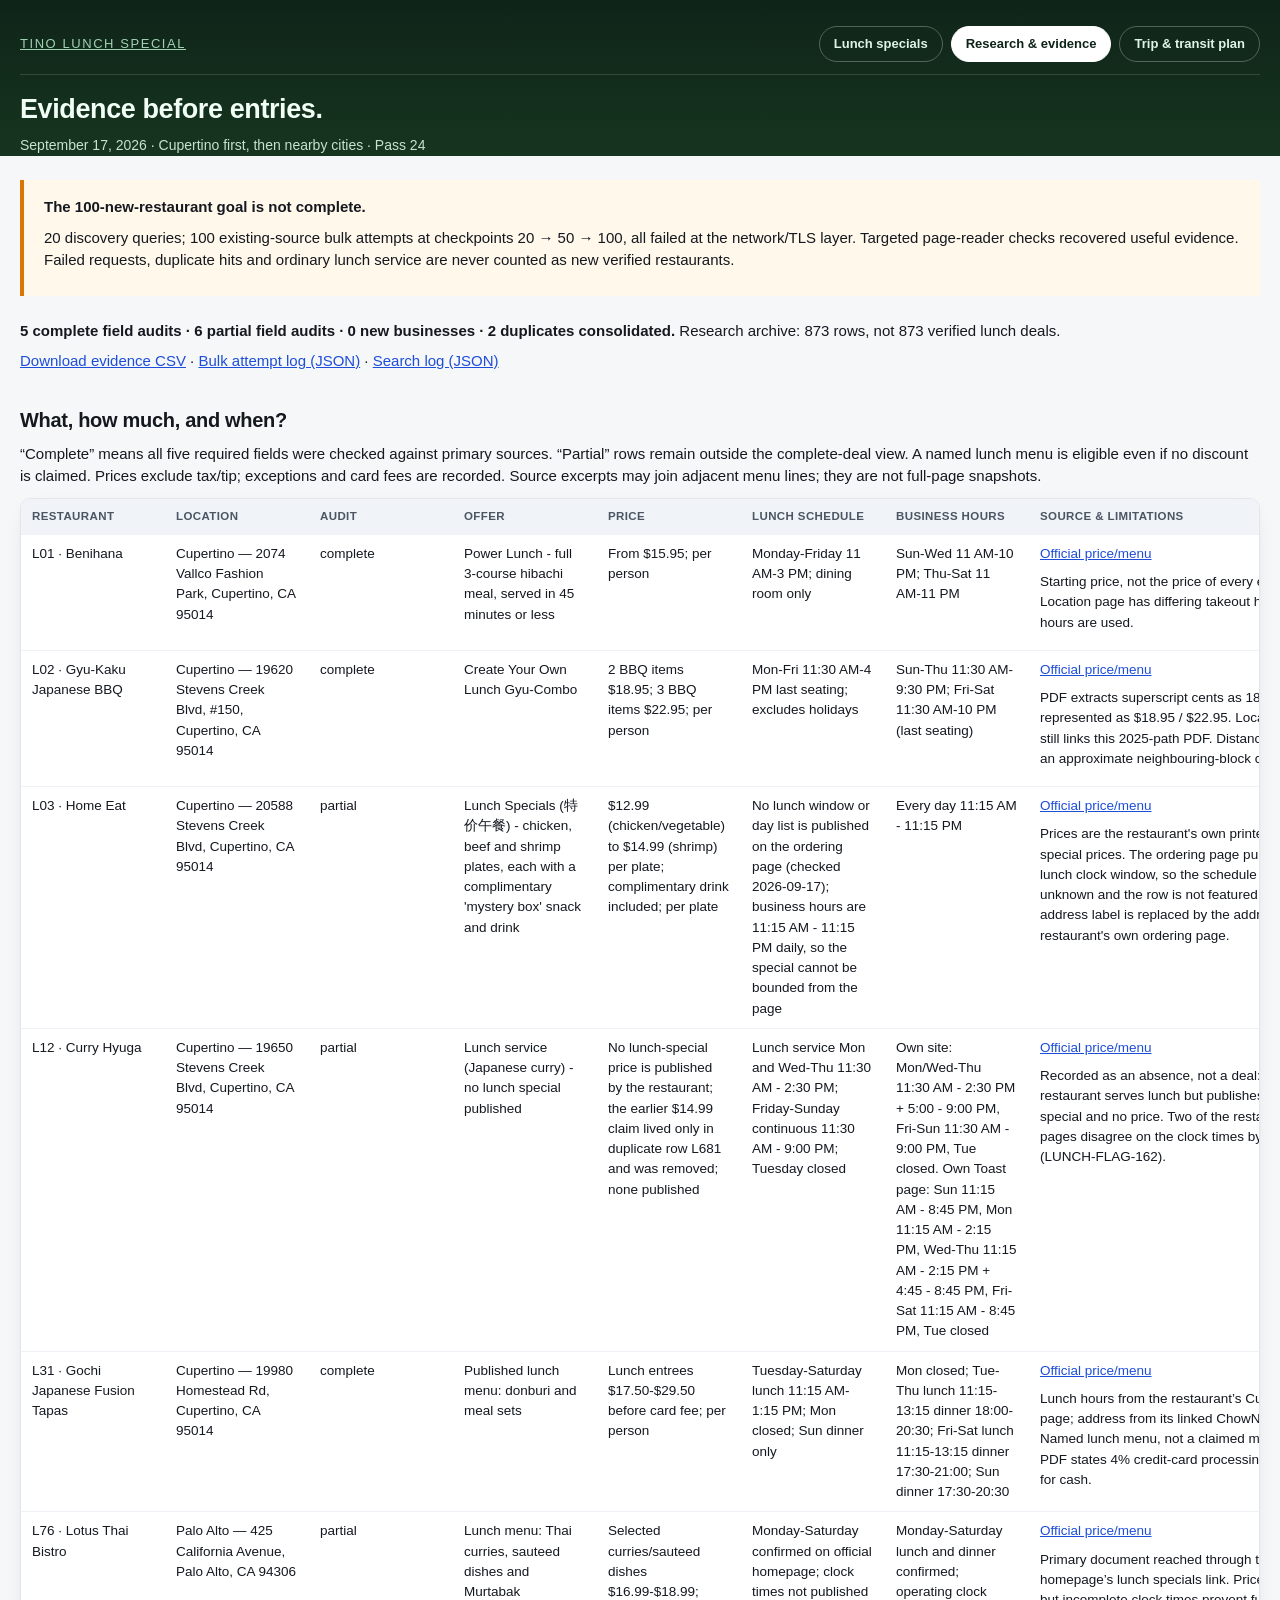
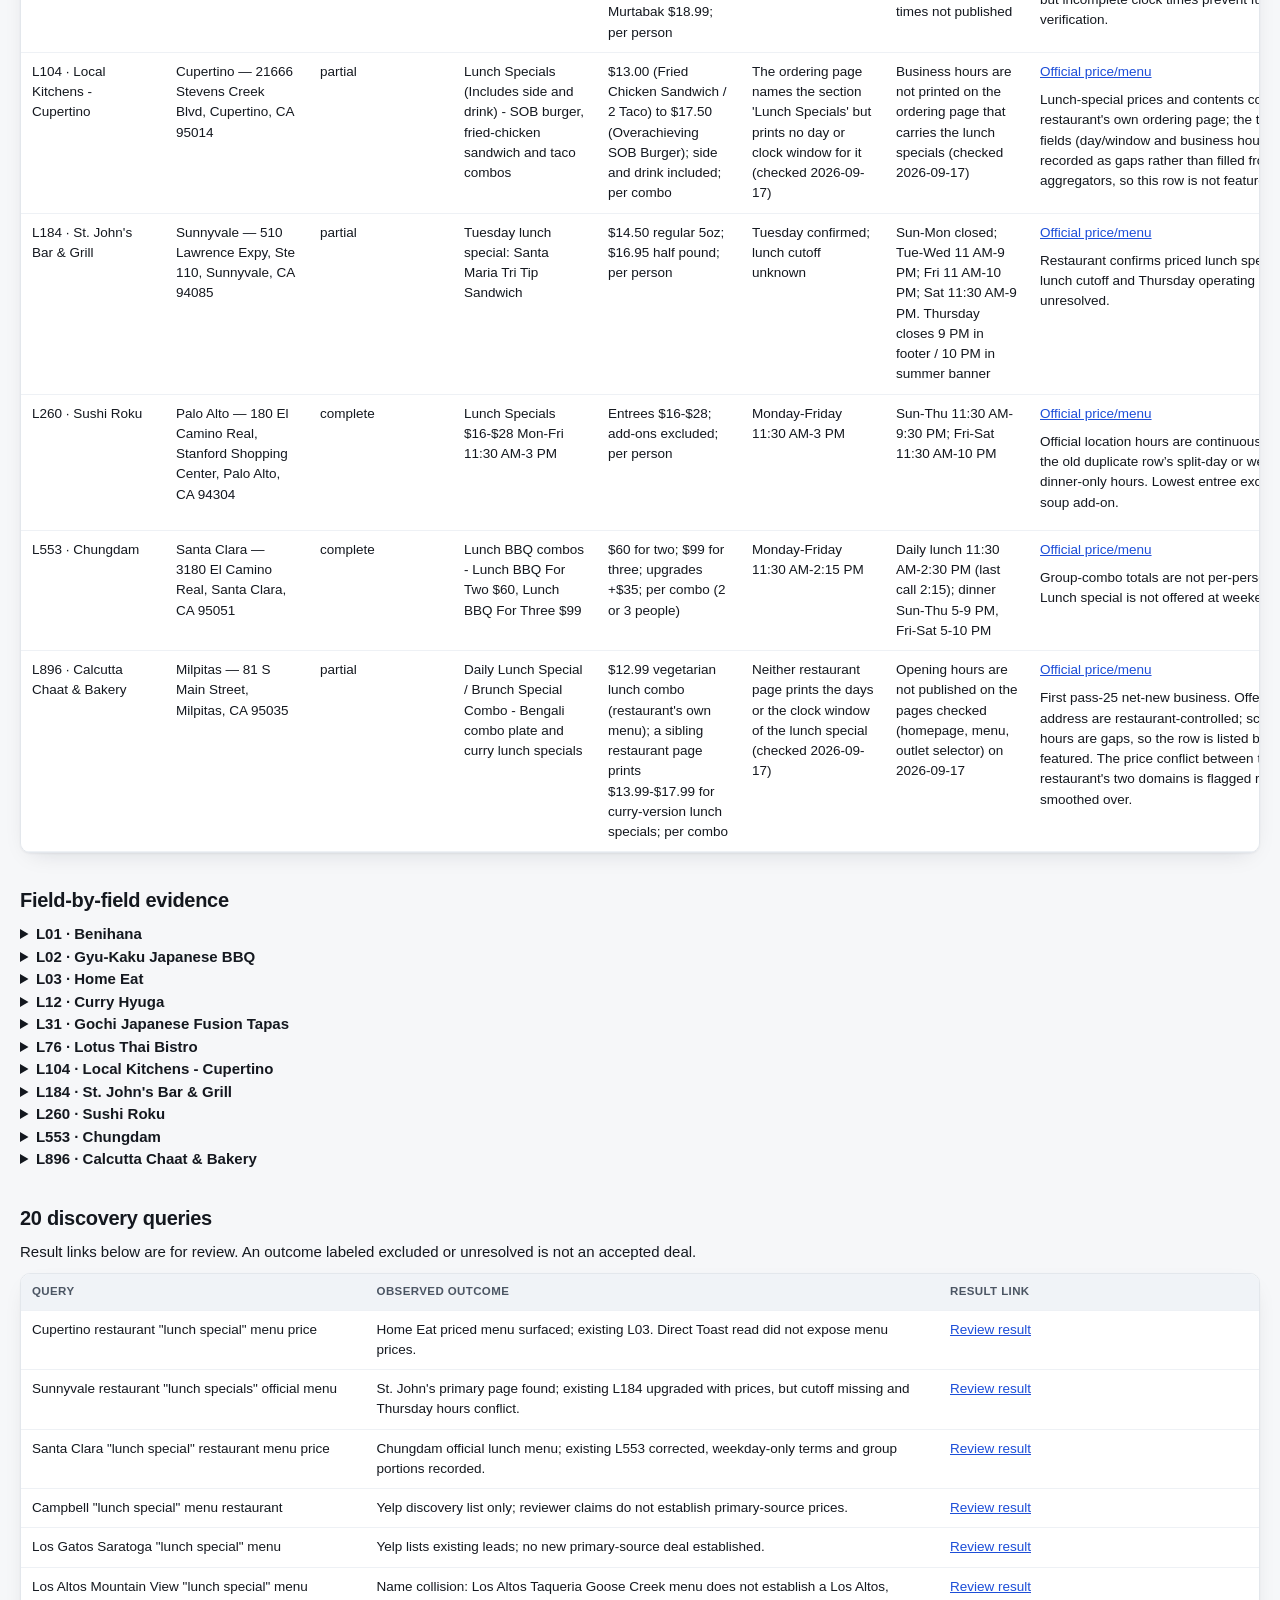
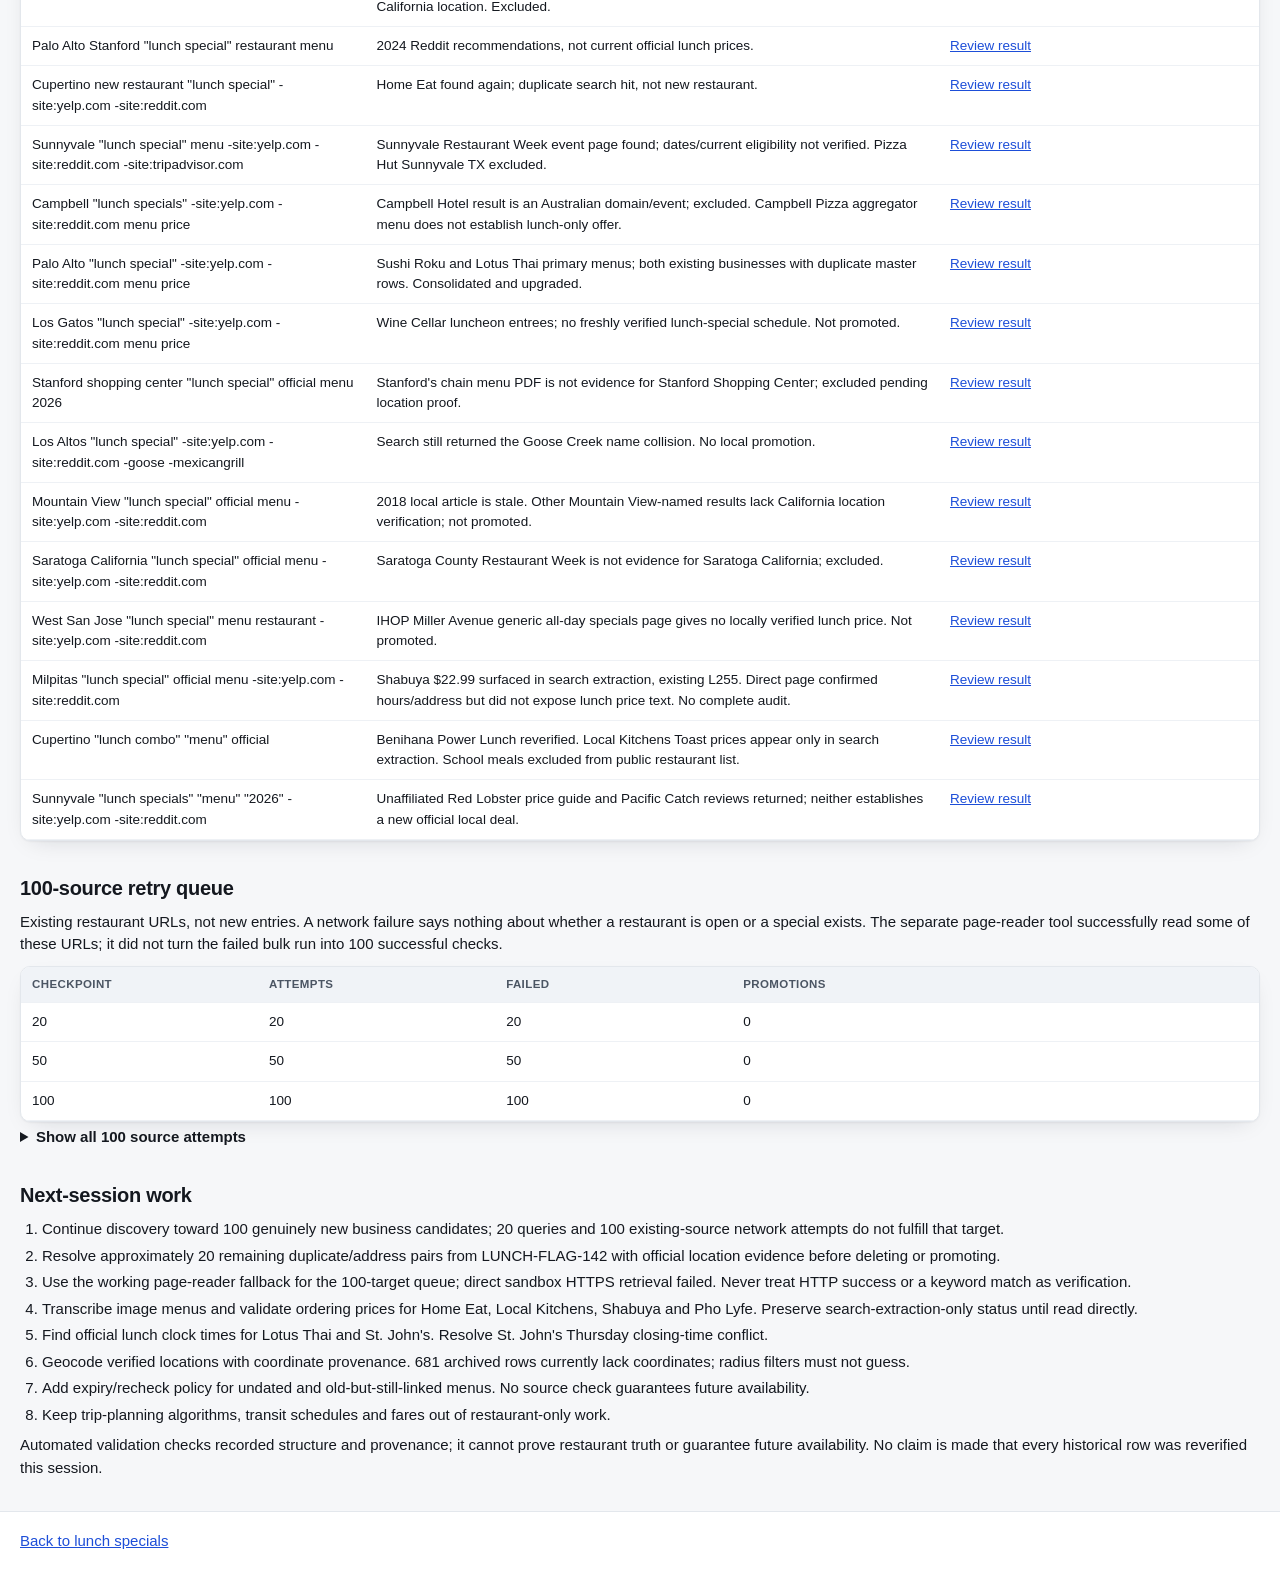
==== commit 9d6af2e6: "Pass 25: remove 5 proven duplicate rows, add field-level evidence to 3 Cupertino rows, add 1 verifie" ====
--- a/research.html
+++ b/research.html
@@ -1,23 +1,31 @@
 <!doctype html><html lang="en"><head><meta charset="utf-8"><meta name="viewport" content="width=device-width,initial-scale=1"><title>Lunch research & evidence | Tino Lunch Special</title><link rel="stylesheet" href="assets/styles.css"></head><body class="research-page"><header class="site-header"><div class="wrap"><nav class="pagebar" aria-label="Main"><a href="index.html" class="brandmark">Tino Lunch Special</a><span class="spacer"></span><a class="pagelink" href="index.html">Lunch specials</a><span class="pagelink is-active" aria-current="page">Research & evidence</span><a class="pagelink" href="transit.html">Trip & transit plan</a></nav><h1>Evidence before entries.</h1><p class="sub">September 17, 2026 · Cupertino first, then nearby cities · Pass 24</p></div></header><main class="wrap"><div class="research-notice"><strong>The 100-new-restaurant goal is not complete.</strong><p>20 discovery queries; 100 existing-source bulk attempts at checkpoints 20 → 50 → 100, all failed at the network/TLS layer. Targeted page-reader checks recovered useful evidence. Failed requests, duplicate hits and ordinary lunch service are never counted as new verified restaurants.</p></div>
-<p><strong>5 complete field audits · 2 partial field audits · 0 new businesses · 2 duplicates consolidated.</strong> Research archive: 877 rows, not 877 verified lunch deals.</p>
+<p><strong>5 complete field audits · 6 partial field audits · 0 new businesses · 2 duplicates consolidated.</strong> Research archive: 873 rows, not 873 verified lunch deals.</p>
 <p><a href="data/research/pass24_evidence.csv" download>Download evidence CSV</a> · <a href="data/research/pass24_screen.json">Bulk attempt log (JSON)</a> · <a href="data/research/pass24_discovery.json">Search log (JSON)</a></p>
 <section><h2>What, how much, and when?</h2><p>“Complete” means all five required fields were checked against primary sources. “Partial” rows remain outside the complete-deal view. A named lunch menu is eligible even if no discount is claimed. Prices exclude tax/tip; exceptions and card fees are recorded. Source excerpts may join adjacent menu lines; they are not full-page snapshots.</p>
-<div class="scrollpanel" tabindex="0" role="region" aria-label="Restaurant table"><table class="grid-table evidence-table"><thead><tr><th scope="col">Restaurant</th><th scope="col">Location</th><th scope="col">Audit</th><th scope="col">Offer</th><th scope="col">Price</th><th scope="col">Lunch schedule</th><th scope="col">Business hours</th><th scope="col">Source &amp; limitations</th></tr></thead><tbody><tr><td>L01 · Benihana</td><td>Cupertino — 2074 Vallco Fashion Park, Cupertino, CA 95014</td><td>complete</td><td>Power Lunch - full 3-course hibachi meal, served in 45 minutes or less</td><td>From $15.95; per person</td><td>Monday-Friday 11 AM-3 PM; dining room only</td><td>Sun-Wed 11 AM-10 PM; Thu-Sat 11 AM-11 PM</td><td><a href="https://www.benihana.com/locations/cupertino/" target="_blank" rel="noopener noreferrer">Official price/menu</a><p>Starting price, not the price of every entree. Location page has differing takeout hours; dining hours are used.</p></td></tr><tr><td>L02 · Gyu-Kaku Japanese BBQ</td><td>Cupertino — 19620 Stevens Creek Blvd, #150, Cupertino, CA 95014</td><td>complete</td><td>Create Your Own Lunch Gyu-Combo</td><td>2 BBQ items $18.95; 3 BBQ items $22.95; per person</td><td>Mon-Fri 11:30 AM-4 PM last seating; excludes holidays</td><td>Sun-Thu 11:30 AM-9:30 PM; Fri-Sat 11:30 AM-10 PM (last seating)</td><td><a href="https://www.gyu-kaku.com/wp-content/uploads/2025/01/cp_lunch2411.pdf" target="_blank" rel="noopener noreferrer">Official price/menu</a><p>PDF extracts superscript cents as 1895 / 2295; represented as $18.95 / $22.95. Location page still links this 2025-path PDF. Distance remains an approximate neighbouring-block coordinate.</p></td></tr><tr><td>L31 · Gochi Japanese Fusion Tapas</td><td>Cupertino — 19980 Homestead Rd, Cupertino, CA 95014</td><td>complete</td><td>Published lunch menu: donburi and meal sets</td><td>Lunch entrees $17.50-$29.50 before card fee; per person</td><td>Tuesday-Saturday lunch 11:15 AM-1:15 PM; Mon closed; Sun dinner only</td><td>Mon closed; Tue-Thu lunch 11:15-13:15 dinner 18:00-20:30; Fri-Sat lunch 11:15-13:15 dinner 17:30-21:00; Sun dinner 17:30-20:30</td><td><a href="https://www.gochifusiontapas.com/wp-content/uploads/2026/02/cpt_menus.pdf" target="_blank" rel="noopener noreferrer">Official price/menu</a><p>Lunch hours from the restaurant’s Cupertino page; address from its linked ChowNow location. Named lunch menu, not a claimed markdown. PDF states 4% credit-card processing fee; no fee for cash.</p></td></tr><tr><td>L76 · Lotus Thai Bistro</td><td>Palo Alto — 425 California Avenue, Palo Alto, CA 94306</td><td>partial</td><td>Lunch menu: Thai curries, sauteed dishes and Murtabak</td><td>Selected curries/sauteed dishes $16.99-$18.99; Murtabak $18.99; per person</td><td>Monday-Saturday confirmed on official homepage; clock times not published</td><td>Monday-Saturday lunch and dinner confirmed; operating clock times not published</td><td><a href="https://drive.google.com/file/d/1q2tRpy3m6ns8K-2ctjFAJgh_MitJKDtc/view" target="_blank" rel="noopener noreferrer">Official price/menu</a><p>Primary document reached through the homepage’s lunch specials link. Prices verified, but incomplete clock times prevent full verification.</p></td></tr><tr><td>L184 · St. John&#x27;s Bar &amp; Grill</td><td>Sunnyvale — 510 Lawrence Expy, Ste 110, Sunnyvale, CA 94085</td><td>partial</td><td>Tuesday lunch special: Santa Maria Tri Tip Sandwich</td><td>$14.50 regular 5oz; $16.95 half pound; per person</td><td>Tuesday confirmed; lunch cutoff unknown</td><td>Sun-Mon closed; Tue-Wed 11 AM-9 PM; Fri 11 AM-10 PM; Sat 11:30 AM-9 PM. Thursday closes 9 PM in footer / 10 PM in summer banner</td><td><a href="https://stjohnsgrill.com/" target="_blank" rel="noopener noreferrer">Official price/menu</a><p>Restaurant confirms priced lunch special, but the lunch cutoff and Thursday operating hours are unresolved.</p></td></tr><tr><td>L260 · Sushi Roku</td><td>Palo Alto — 180 El Camino Real, Stanford Shopping Center, Palo Alto, CA 94304</td><td>complete</td><td>Lunch Specials $16-$28 Mon-Fri 11:30 AM-3 PM</td><td>Entrees $16-$28; add-ons excluded; per person</td><td>Monday-Friday 11:30 AM-3 PM</td><td>Sun-Thu 11:30 AM-9:30 PM; Fri-Sat 11:30 AM-10 PM</td><td><a href="https://www.sushiroku.com/menu/lunch-specials-palo-alto/" target="_blank" rel="noopener noreferrer">Official price/menu</a><p>Official location hours are continuous service, not the old duplicate row’s split-day or weekend dinner-only hours. Lowest entree excludes the $3 soup add-on.</p></td></tr><tr><td>L553 · Chungdam</td><td>Santa Clara — 3180 El Camino Real, Santa Clara, CA 95051</td><td>complete</td><td>Lunch BBQ combos - Lunch BBQ For Two $60, Lunch BBQ For Three $99</td><td>$60 for two; $99 for three; upgrades +$35; per combo (2 or 3 people)</td><td>Monday-Friday 11:30 AM-2:15 PM</td><td>Daily lunch 11:30 AM-2:30 PM (last call 2:15); dinner Sun-Thu 5-9 PM, Fri-Sat 5-10 PM</td><td><a href="https://chungdamsv.com/lunch-menu" target="_blank" rel="noopener noreferrer">Official price/menu</a><p>Group-combo totals are not per-person prices. Lunch special is not offered at weekend lunch.</p></td></tr></tbody></table></div></section>
+<div class="scrollpanel" tabindex="0" role="region" aria-label="Restaurant table"><table class="grid-table evidence-table"><thead><tr><th scope="col">Restaurant</th><th scope="col">Location</th><th scope="col">Audit</th><th scope="col">Offer</th><th scope="col">Price</th><th scope="col">Lunch schedule</th><th scope="col">Business hours</th><th scope="col">Source &amp; limitations</th></tr></thead><tbody><tr><td>L01 · Benihana</td><td>Cupertino — 2074 Vallco Fashion Park, Cupertino, CA 95014</td><td>complete</td><td>Power Lunch - full 3-course hibachi meal, served in 45 minutes or less</td><td>From $15.95; per person</td><td>Monday-Friday 11 AM-3 PM; dining room only</td><td>Sun-Wed 11 AM-10 PM; Thu-Sat 11 AM-11 PM</td><td><a href="https://www.benihana.com/locations/cupertino/" target="_blank" rel="noopener noreferrer">Official price/menu</a><p>Starting price, not the price of every entree. Location page has differing takeout hours; dining hours are used.</p></td></tr><tr><td>L02 · Gyu-Kaku Japanese BBQ</td><td>Cupertino — 19620 Stevens Creek Blvd, #150, Cupertino, CA 95014</td><td>complete</td><td>Create Your Own Lunch Gyu-Combo</td><td>2 BBQ items $18.95; 3 BBQ items $22.95; per person</td><td>Mon-Fri 11:30 AM-4 PM last seating; excludes holidays</td><td>Sun-Thu 11:30 AM-9:30 PM; Fri-Sat 11:30 AM-10 PM (last seating)</td><td><a href="https://www.gyu-kaku.com/wp-content/uploads/2025/01/cp_lunch2411.pdf" target="_blank" rel="noopener noreferrer">Official price/menu</a><p>PDF extracts superscript cents as 1895 / 2295; represented as $18.95 / $22.95. Location page still links this 2025-path PDF. Distance remains an approximate neighbouring-block coordinate.</p></td></tr><tr><td>L03 · Home Eat</td><td>Cupertino — 20588 Stevens Creek Blvd, Cupertino, CA 95014</td><td>partial</td><td>Lunch Specials (特价午餐) - chicken, beef and shrimp plates, each with a complimentary &#x27;mystery box&#x27; snack and drink</td><td>$12.99 (chicken/vegetable) to $14.99 (shrimp) per plate; complimentary drink included; per plate</td><td>No lunch window or day list is published on the ordering page (checked 2026-09-17); business hours are 11:15 AM - 11:15 PM daily, so the special cannot be bounded from the page</td><td>Every day 11:15 AM - 11:15 PM</td><td><a href="https://order.toasttab.com/online/home-eat-cupertino" target="_blank" rel="noopener noreferrer">Official price/menu</a><p>Prices are the restaurant&#x27;s own printed lunch-special prices. The ordering page publishes no lunch clock window, so the schedule field stays unknown and the row is not featured. The earlier address label is replaced by the address on the restaurant&#x27;s own ordering page.</p></td></tr><tr><td>L12 · Curry Hyuga</td><td>Cupertino — 19650 Stevens Creek Blvd, Cupertino, CA 95014</td><td>partial</td><td>Lunch service (Japanese curry) - no lunch special published</td><td>No lunch-special price is published by the restaurant; the earlier $14.99 claim lived only in duplicate row L681 and was removed; none published</td><td>Lunch service Mon and Wed-Thu 11:30 AM - 2:30 PM; Friday-Sunday continuous 11:30 AM - 9:00 PM; Tuesday closed</td><td>Own site: Mon/Wed-Thu 11:30 AM - 2:30 PM + 5:00 - 9:00 PM, Fri-Sun 11:30 AM - 9:00 PM, Tue closed. Own Toast page: Sun 11:15 AM - 8:45 PM, Mon 11:15 AM - 2:15 PM, Wed-Thu 11:15 AM - 2:15 PM + 4:45 - 8:45 PM, Fri-Sat 11:15 AM - 8:45 PM, Tue closed</td><td><a href="" target="_blank" rel="noopener noreferrer">Official price/menu</a><p>Recorded as an absence, not a deal: the restaurant serves lunch but publishes no lunch special and no price. Two of the restaurant&#x27;s own pages disagree on the clock times by 15 minutes (LUNCH-FLAG-162).</p></td></tr><tr><td>L31 · Gochi Japanese Fusion Tapas</td><td>Cupertino — 19980 Homestead Rd, Cupertino, CA 95014</td><td>complete</td><td>Published lunch menu: donburi and meal sets</td><td>Lunch entrees $17.50-$29.50 before card fee; per person</td><td>Tuesday-Saturday lunch 11:15 AM-1:15 PM; Mon closed; Sun dinner only</td><td>Mon closed; Tue-Thu lunch 11:15-13:15 dinner 18:00-20:30; Fri-Sat lunch 11:15-13:15 dinner 17:30-21:00; Sun dinner 17:30-20:30</td><td><a href="https://www.gochifusiontapas.com/wp-content/uploads/2026/02/cpt_menus.pdf" target="_blank" rel="noopener noreferrer">Official price/menu</a><p>Lunch hours from the restaurant’s Cupertino page; address from its linked ChowNow location. Named lunch menu, not a claimed markdown. PDF states 4% credit-card processing fee; no fee for cash.</p></td></tr><tr><td>L76 · Lotus Thai Bistro</td><td>Palo Alto — 425 California Avenue, Palo Alto, CA 94306</td><td>partial</td><td>Lunch menu: Thai curries, sauteed dishes and Murtabak</td><td>Selected curries/sauteed dishes $16.99-$18.99; Murtabak $18.99; per person</td><td>Monday-Saturday confirmed on official homepage; clock times not published</td><td>Monday-Saturday lunch and dinner confirmed; operating clock times not published</td><td><a href="https://drive.google.com/file/d/1q2tRpy3m6ns8K-2ctjFAJgh_MitJKDtc/view" target="_blank" rel="noopener noreferrer">Official price/menu</a><p>Primary document reached through the homepage’s lunch specials link. Prices verified, but incomplete clock times prevent full verification.</p></td></tr><tr><td>L104 · Local Kitchens - Cupertino</td><td>Cupertino — 21666 Stevens Creek Blvd, Cupertino, CA 95014</td><td>partial</td><td>Lunch Specials (Includes side and drink) - SOB burger, fried-chicken sandwich and taco combos</td><td>$13.00 (Fried Chicken Sandwich / 2 Taco) to $17.50 (Overachieving SOB Burger); side and drink included; per combo</td><td>The ordering page names the section &#x27;Lunch Specials&#x27; but prints no day or clock window for it (checked 2026-09-17)</td><td>Business hours are not printed on the ordering page that carries the lunch specials (checked 2026-09-17)</td><td><a href="https://order.toasttab.com/online/local-kitchens-cupertino" target="_blank" rel="noopener noreferrer">Official price/menu</a><p>Lunch-special prices and contents come from the restaurant&#x27;s own ordering page; the two missing fields (day/window and business hours) are recorded as gaps rather than filled from aggregators, so this row is not featured.</p></td></tr><tr><td>L184 · St. John&#x27;s Bar &amp; Grill</td><td>Sunnyvale — 510 Lawrence Expy, Ste 110, Sunnyvale, CA 94085</td><td>partial</td><td>Tuesday lunch special: Santa Maria Tri Tip Sandwich</td><td>$14.50 regular 5oz; $16.95 half pound; per person</td><td>Tuesday confirmed; lunch cutoff unknown</td><td>Sun-Mon closed; Tue-Wed 11 AM-9 PM; Fri 11 AM-10 PM; Sat 11:30 AM-9 PM. Thursday closes 9 PM in footer / 10 PM in summer banner</td><td><a href="https://stjohnsgrill.com/" target="_blank" rel="noopener noreferrer">Official price/menu</a><p>Restaurant confirms priced lunch special, but the lunch cutoff and Thursday operating hours are unresolved.</p></td></tr><tr><td>L260 · Sushi Roku</td><td>Palo Alto — 180 El Camino Real, Stanford Shopping Center, Palo Alto, CA 94304</td><td>complete</td><td>Lunch Specials $16-$28 Mon-Fri 11:30 AM-3 PM</td><td>Entrees $16-$28; add-ons excluded; per person</td><td>Monday-Friday 11:30 AM-3 PM</td><td>Sun-Thu 11:30 AM-9:30 PM; Fri-Sat 11:30 AM-10 PM</td><td><a href="https://www.sushiroku.com/menu/lunch-specials-palo-alto/" target="_blank" rel="noopener noreferrer">Official price/menu</a><p>Official location hours are continuous service, not the old duplicate row’s split-day or weekend dinner-only hours. Lowest entree excludes the $3 soup add-on.</p></td></tr><tr><td>L553 · Chungdam</td><td>Santa Clara — 3180 El Camino Real, Santa Clara, CA 95051</td><td>complete</td><td>Lunch BBQ combos - Lunch BBQ For Two $60, Lunch BBQ For Three $99</td><td>$60 for two; $99 for three; upgrades +$35; per combo (2 or 3 people)</td><td>Monday-Friday 11:30 AM-2:15 PM</td><td>Daily lunch 11:30 AM-2:30 PM (last call 2:15); dinner Sun-Thu 5-9 PM, Fri-Sat 5-10 PM</td><td><a href="https://chungdamsv.com/lunch-menu" target="_blank" rel="noopener noreferrer">Official price/menu</a><p>Group-combo totals are not per-person prices. Lunch special is not offered at weekend lunch.</p></td></tr><tr><td>L896 · Calcutta Chaat &amp; Bakery</td><td>Milpitas — 81 S Main Street, Milpitas, CA 95035</td><td>partial</td><td>Daily Lunch Special / Brunch Special Combo - Bengali combo plate and curry lunch specials</td><td>$12.99 vegetarian lunch combo (restaurant&#x27;s own menu); a sibling restaurant page prints $13.99-$17.99 for curry-version lunch specials; per combo</td><td>Neither restaurant page prints the days or the clock window of the lunch special (checked 2026-09-17)</td><td>Opening hours are not published on the pages checked (homepage, menu, outlet selector) on 2026-09-17</td><td><a href="https://calcuttachaat.com/menu" target="_blank" rel="noopener noreferrer">Official price/menu</a><p>First pass-25 net-new business. Offer, price and address are restaurant-controlled; schedule and hours are gaps, so the row is listed but not featured. The price conflict between the restaurant&#x27;s two domains is flagged rather than smoothed over.</p></td></tr></tbody></table></div></section>
 <section><h2>Field-by-field evidence</h2>
 <details><summary>L01 · Benihana</summary>
 <div class="scrollpanel" tabindex="0" role="region" aria-label="Field table"><table class="grid-table evidence-table"><thead><tr><th scope="col">Field</th><th scope="col">Status</th><th scope="col">Value</th><th scope="col">Evidence excerpt</th><th scope="col">Source</th></tr></thead><tbody><tr><td>special</td><td>verified</td><td>3-course Power Lunch</td><td>3-Course Power Lunch Starting at Just $15.95</td><td><a href="https://www.benihana.com/locations/cupertino/" target="_blank" rel="noopener noreferrer">Primary source</a></td></tr><tr><td>price</td><td>verified</td><td>From $15.95</td><td>full 3-course hibachi meal from just $15.95</td><td><a href="https://www.benihana.com/locations/cupertino/" target="_blank" rel="noopener noreferrer">Primary source</a></td></tr><tr><td>schedule</td><td>verified</td><td>Monday-Friday 11 AM-3 PM; dining room only</td><td>available Monday through Friday from 11am to 3pm in the dining room</td><td><a href="https://www.benihana.com/locations/cupertino/" target="_blank" rel="noopener noreferrer">Primary source</a></td></tr><tr><td>location</td><td>verified</td><td>2074 Vallco Fashion Park, Cupertino, CA 95014</td><td>2074 Vallco Fashion Park, Cupertino, CA 95014</td><td><a href="https://www.benihana.com/locations/cupertino/" target="_blank" rel="noopener noreferrer">Primary source</a></td></tr><tr><td>hours</td><td>verified</td><td>Sun-Wed 11 AM-10 PM; Thu-Sat 11 AM-11 PM</td><td>Sun - Wed, 11:00am - 10:00pm</td><td><a href="https://www.benihana.com/locations/cupertino/" target="_blank" rel="noopener noreferrer">Primary source</a></td></tr></tbody></table></div></details>
 <details><summary>L02 · Gyu-Kaku Japanese BBQ</summary>
 <div class="scrollpanel" tabindex="0" role="region" aria-label="Field table"><table class="grid-table evidence-table"><thead><tr><th scope="col">Field</th><th scope="col">Status</th><th scope="col">Value</th><th scope="col">Evidence excerpt</th><th scope="col">Source</th></tr></thead><tbody><tr><td>special</td><td>verified</td><td>Create Your Own Lunch Gyu-Combo</td><td>CREATE YOUR OWN LUNCH GYU-COMBO</td><td><a href="https://www.gyu-kaku.com/wp-content/uploads/2025/01/cp_lunch2411.pdf" target="_blank" rel="noopener noreferrer">Primary source</a></td></tr><tr><td>price</td><td>verified</td><td>2 BBQ items $18.95; 3 BBQ items $22.95</td><td>2 BBQ ITEMS FOR 1 PERSON $1895; 3 BBQ ITEMS FOR 1 PERSON $2295</td><td><a href="https://www.gyu-kaku.com/wp-content/uploads/2025/01/cp_lunch2411.pdf" target="_blank" rel="noopener noreferrer">Primary source</a></td></tr><tr><td>schedule</td><td>verified</td><td>Mon-Fri 11:30 AM-4 PM last seating; excludes holidays</td><td>Mon–Fri 11:30AM–4PM (Last Seating) Not available weekends or holidays</td><td><a href="https://www.gyu-kaku.com/cupertino/" target="_blank" rel="noopener noreferrer">Primary source</a></td></tr><tr><td>location</td><td>verified</td><td>19620 Stevens Creek Blvd, #150, Cupertino, CA 95014</td><td>19620 Stevens Creek Blvd, #150</td><td><a href="https://www.gyu-kaku.com/cupertino/" target="_blank" rel="noopener noreferrer">Primary source</a></td></tr><tr><td>hours</td><td>verified</td><td>Sun-Thu 11:30 AM-9:30 PM; Fri-Sat 11:30 AM-10 PM (last seating)</td><td>MON–THU: 11:30AM–9:30PM (Last Seating)</td><td><a href="https://www.gyu-kaku.com/cupertino/" target="_blank" rel="noopener noreferrer">Primary source</a></td></tr></tbody></table></div></details>
+<details><summary>L03 · Home Eat</summary>
+<div class="scrollpanel" tabindex="0" role="region" aria-label="Field table"><table class="grid-table evidence-table"><thead><tr><th scope="col">Field</th><th scope="col">Status</th><th scope="col">Value</th><th scope="col">Evidence excerpt</th><th scope="col">Source</th></tr></thead><tbody><tr><td>special</td><td>verified</td><td>Printed &#x27;Lunch Specials 特价午餐&#x27; section - 12 chicken, beef and shrimp lunch plates</td><td>## Lunch Specials 特价午餐 ... Crispy Chicken Lunch Special 椒香鸡特价午餐 ... $12.99 ... Shrimp Broccoli Lunch Special 芥蓝虾特价午餐 ... $14.99</td><td><a href="https://order.toasttab.com/online/home-eat-cupertino" target="_blank" rel="noopener noreferrer">Primary source</a></td></tr><tr><td>price</td><td>verified</td><td>$12.99 (chicken/vegetable) to $14.99 (shrimp) per plate; complimentary drink included</td><td>免费堂食盲盒饮料，不可调换其它饮品 ... $12.99 / $13.99 / $14.99</td><td><a href="https://order.toasttab.com/online/home-eat-cupertino" target="_blank" rel="noopener noreferrer">Primary source</a></td></tr><tr><td>schedule</td><td>unknown</td><td>No lunch window or day list is published on the ordering page (checked 2026-09-17); business hours are 11:15 AM - 11:15 PM daily, so the special cannot be bounded from the page</td><td></td><td>Unresolved</td></tr><tr><td>location</td><td>verified</td><td>20588 Stevens Creek Blvd, Cupertino, CA 95014</td><td>Pickup from 20588 Stevens Creek Blvd, Cupertino, CA</td><td><a href="https://toast.app/r/home-eat-cupertino/order" target="_blank" rel="noopener noreferrer">Primary source</a></td></tr><tr><td>hours</td><td>verified</td><td>Every day 11:15 AM - 11:15 PM</td><td>Sunday | 11:15 am - 11:15 pm ... Monday | 11:15 am - 11:15 pm ... Saturday | 11:15 am - 11:15 pm</td><td><a href="https://toast.app/r/home-eat-cupertino/order" target="_blank" rel="noopener noreferrer">Primary source</a></td></tr></tbody></table></div></details>
+<details><summary>L12 · Curry Hyuga</summary>
+<div class="scrollpanel" tabindex="0" role="region" aria-label="Field table"><table class="grid-table evidence-table"><thead><tr><th scope="col">Field</th><th scope="col">Status</th><th scope="col">Value</th><th scope="col">Evidence excerpt</th><th scope="col">Source</th></tr></thead><tbody><tr><td>special</td><td>unknown</td><td>No lunch special is published: neither curryhyuga.com nor the restaurant&#x27;s own Toast ordering page names one (checked 2026-09-17)</td><td></td><td>Unresolved</td></tr><tr><td>price</td><td>unknown</td><td>No lunch-special price is published by the restaurant; the earlier $14.99 claim lived only in duplicate row L681 and was removed</td><td></td><td>Unresolved</td></tr><tr><td>schedule</td><td>verified</td><td>Lunch service Mon and Wed-Thu 11:30 AM - 2:30 PM; Friday-Sunday continuous 11:30 AM - 9:00 PM; Tuesday closed</td><td>MON, WED ~ THU LUNCH 11:30am - 2:30pm DINNER 5:00pm - 9:00pm FRI ~ SUN OPEN ALL DAY 11:30am - 9:00pm TUE - closed all day</td><td><a href="https://curryhyuga.com/" target="_blank" rel="noopener noreferrer">Primary source</a></td></tr><tr><td>location</td><td>verified</td><td>19650 Stevens Creek Blvd, Cupertino, CA 95014</td><td>Pickup from 19650 Stevens Creek Boulevard, Cupertino, CA</td><td><a href="https://toast.app/r/curry-hyuga-cupertino/order" target="_blank" rel="noopener noreferrer">Primary source</a></td></tr><tr><td>hours</td><td>conflicting</td><td>Own site: Mon/Wed-Thu 11:30 AM - 2:30 PM + 5:00 - 9:00 PM, Fri-Sun 11:30 AM - 9:00 PM, Tue closed. Own Toast page: Sun 11:15 AM - 8:45 PM, Mon 11:15 AM - 2:15 PM, Wed-Thu 11:15 AM - 2:15 PM + 4:45 - 8:45 PM, Fri-Sat 11:15 AM - 8:45 PM, Tue closed</td><td>MON, WED ~ THU LUNCH 11:30am - 2:30pm ... (Toast page) Monday | 11:15 am - 2:15 pm</td><td><a href="https://curryhyuga.com/" target="_blank" rel="noopener noreferrer">Primary source</a></td></tr></tbody></table></div></details>
 <details><summary>L31 · Gochi Japanese Fusion Tapas</summary>
 <div class="scrollpanel" tabindex="0" role="region" aria-label="Field table"><table class="grid-table evidence-table"><thead><tr><th scope="col">Field</th><th scope="col">Status</th><th scope="col">Value</th><th scope="col">Evidence excerpt</th><th scope="col">Source</th></tr></thead><tbody><tr><td>special</td><td>verified</td><td>Lunch menu donburi and meal sets</td><td>LUNCH MENU; MEAL SET</td><td><a href="https://www.gochifusiontapas.com/wp-content/uploads/2026/02/cpt_menus.pdf" target="_blank" rel="noopener noreferrer">Primary source</a></td></tr><tr><td>price</td><td>verified</td><td>Lunch entrees $17.50-$29.50 before card fee</td><td>Soy flavor ground chicken over rice 17.50; Panko fried beef tongue cutlet 29.50</td><td><a href="https://www.gochifusiontapas.com/wp-content/uploads/2026/02/cpt_menus.pdf" target="_blank" rel="noopener noreferrer">Primary source</a></td></tr><tr><td>schedule</td><td>verified</td><td>Tuesday-Saturday lunch 11:15 AM-1:15 PM; Mon closed; Sun dinner only</td><td>Tuesday 11:15-1:15/6:00-8:30</td><td><a href="https://www.gochifusiontapas.com/cupertino-gochi-fusion-tapas/" target="_blank" rel="noopener noreferrer">Primary source</a></td></tr><tr><td>location</td><td>verified</td><td>19980 Homestead Rd, Cupertino</td><td>19980 Homestead Rd</td><td><a href="https://direct.chownow.com/order/23764/locations/34864" target="_blank" rel="noopener noreferrer">Primary source</a></td></tr><tr><td>hours</td><td>verified</td><td>Mon closed; Tue-Thu lunch 11:15-13:15 dinner 18:00-20:30; Fri-Sat lunch 11:15-13:15 dinner 17:30-21:00; Sun dinner 17:30-20:30</td><td>MON | CLOSED; Sunday 5:30-8:30</td><td><a href="https://www.gochifusiontapas.com/cupertino-gochi-fusion-tapas/" target="_blank" rel="noopener noreferrer">Primary source</a></td></tr></tbody></table></div></details>
 <details><summary>L76 · Lotus Thai Bistro</summary>
 <div class="scrollpanel" tabindex="0" role="region" aria-label="Field table"><table class="grid-table evidence-table"><thead><tr><th scope="col">Field</th><th scope="col">Status</th><th scope="col">Value</th><th scope="col">Evidence excerpt</th><th scope="col">Source</th></tr></thead><tbody><tr><td>special</td><td>verified</td><td>Lunch Special / Thai Curry / Sauteed Style</td><td>LUNCH MENU; Lunch Special</td><td><a href="https://drive.google.com/file/d/1q2tRpy3m6ns8K-2ctjFAJgh_MitJKDtc/view" target="_blank" rel="noopener noreferrer">Primary source</a></td></tr><tr><td>price</td><td>verified</td><td>Selected curries/sauteed dishes $16.99-$18.99; Murtabak $18.99</td><td>Soft Tofu, Fried Tofu, Pork, or Chicken 16.99</td><td><a href="https://drive.google.com/file/d/1q2tRpy3m6ns8K-2ctjFAJgh_MitJKDtc/view" target="_blank" rel="noopener noreferrer">Primary source</a></td></tr><tr><td>schedule</td><td>unknown</td><td>Monday-Saturday confirmed on official homepage; clock times not published</td><td>Not captured</td><td>Unresolved</td></tr><tr><td>location</td><td>verified</td><td>425 California Avenue, Palo Alto, CA 94306</td><td>425 California Avenue, Palo Alto, CA 94306</td><td><a href="https://drive.google.com/file/d/1q2tRpy3m6ns8K-2ctjFAJgh_MitJKDtc/view" target="_blank" rel="noopener noreferrer">Primary source</a></td></tr><tr><td>hours</td><td>unknown</td><td>Monday-Saturday lunch and dinner confirmed; operating clock times not published</td><td>Not captured</td><td>Unresolved</td></tr></tbody></table></div></details>
+<details><summary>L104 · Local Kitchens - Cupertino</summary>
+<div class="scrollpanel" tabindex="0" role="region" aria-label="Field table"><table class="grid-table evidence-table"><thead><tr><th scope="col">Field</th><th scope="col">Status</th><th scope="col">Value</th><th scope="col">Evidence excerpt</th><th scope="col">Source</th></tr></thead><tbody><tr><td>special</td><td>verified</td><td>Printed &#x27;Lunch Specials (Includes side and drink)&#x27; section - 8 combos from the kitchen&#x27;s burger, chicken and taco vendors</td><td>### Lunch Specials (Includes side and drink) - SOB Burger Lunch Special Comes with a drink and your choice of Fries or Potato Chips ... $13.50</td><td><a href="https://order.toasttab.com/online/local-kitchens-cupertino" target="_blank" rel="noopener noreferrer">Primary source</a></td></tr><tr><td>price</td><td>verified</td><td>$13.00 (Fried Chicken Sandwich / 2 Taco) to $17.50 (Overachieving SOB Burger); side and drink included</td><td>Overachieving SOB Burger Lunch Special ... $17.50 / Fried Chicken Sandwich Lunch Special ... $13.00 / 2 Taco Lunch Special ... $13.00</td><td><a href="https://order.toasttab.com/online/local-kitchens-cupertino" target="_blank" rel="noopener noreferrer">Primary source</a></td></tr><tr><td>schedule</td><td>unknown</td><td>The ordering page names the section &#x27;Lunch Specials&#x27; but prints no day or clock window for it (checked 2026-09-17)</td><td></td><td>Unresolved</td></tr><tr><td>location</td><td>verified</td><td>21666 Stevens Creek Blvd, Cupertino, CA</td><td>Pickup from 21666 Stevens Creek Boulevard, Cupertino, CA</td><td><a href="https://localkitchens.toast.site/order/local-kitchens-cupertino" target="_blank" rel="noopener noreferrer">Primary source</a></td></tr><tr><td>hours</td><td>unknown</td><td>Business hours are not printed on the ordering page that carries the lunch specials (checked 2026-09-17)</td><td></td><td>Unresolved</td></tr></tbody></table></div></details>
 <details><summary>L184 · St. John&#x27;s Bar &amp; Grill</summary>
 <div class="scrollpanel" tabindex="0" role="region" aria-label="Field table"><table class="grid-table evidence-table"><thead><tr><th scope="col">Field</th><th scope="col">Status</th><th scope="col">Value</th><th scope="col">Evidence excerpt</th><th scope="col">Source</th></tr></thead><tbody><tr><td>special</td><td>verified</td><td>Tuesday Santa Maria Tri Tip Sandwich lunch special</td><td>TRITIP TUESDAY: Santa Maria Tri Tip Sandwich</td><td><a href="https://stjohnsgrill.com/" target="_blank" rel="noopener noreferrer">Primary source</a></td></tr><tr><td>price</td><td>verified</td><td>$14.50 regular 5oz; $16.95 half pound</td><td>Regular (5oz) $14.50 half pounder $16.95</td><td><a href="https://stjohnsgrill.com/" target="_blank" rel="noopener noreferrer">Primary source</a></td></tr><tr><td>schedule</td><td>unknown</td><td>Tuesday confirmed; lunch cutoff unknown</td><td>Not captured</td><td>Unresolved</td></tr><tr><td>location</td><td>verified</td><td>510 Lawrence Expy, Ste 110, Sunnyvale, CA 94085</td><td>510 Lawrence Expy. Ste.110 Sunnyvale, CA 94085</td><td><a href="https://stjohnsgrill.com/" target="_blank" rel="noopener noreferrer">Primary source</a></td></tr><tr><td>hours</td><td>conflicting</td><td>Sun-Mon closed; Tue-Wed 11 AM-9 PM; Fri 11 AM-10 PM; Sat 11:30 AM-9 PM. Thursday closes 9 PM in footer / 10 PM in summer banner</td><td>Not captured</td><td>Unresolved</td></tr></tbody></table></div></details>
 <details><summary>L260 · Sushi Roku</summary>
 <div class="scrollpanel" tabindex="0" role="region" aria-label="Field table"><table class="grid-table evidence-table"><thead><tr><th scope="col">Field</th><th scope="col">Status</th><th scope="col">Value</th><th scope="col">Evidence excerpt</th><th scope="col">Source</th></tr></thead><tbody><tr><td>special</td><td>verified</td><td>Lunch Specials: sushi, donburi, fried rice and ramen</td><td>Lunch Specials</td><td><a href="https://www.sushiroku.com/menu/lunch-specials-palo-alto/" target="_blank" rel="noopener noreferrer">Primary source</a></td></tr><tr><td>price</td><td>verified</td><td>Entrees $16-$28; add-ons excluded</td><td>Fried Rice $16; Sushi “Fix” Nigiri/Sashimi $28</td><td><a href="https://www.sushiroku.com/menu/lunch-specials-palo-alto/" target="_blank" rel="noopener noreferrer">Primary source</a></td></tr><tr><td>schedule</td><td>verified</td><td>Monday-Friday 11:30 AM-3 PM</td><td>Monday-Friday 11:30AM-3:00PM</td><td><a href="https://www.sushiroku.com/menu/lunch-specials-palo-alto/" target="_blank" rel="noopener noreferrer">Primary source</a></td></tr><tr><td>location</td><td>verified</td><td>180 El Camino Real, Palo Alto, CA 94304</td><td>180 El Camino Real, Palo Alto, CA 94304</td><td><a href="https://www.sushiroku.com/location/palo-alto/" target="_blank" rel="noopener noreferrer">Primary source</a></td></tr><tr><td>hours</td><td>verified</td><td>Sun-Thu 11:30 AM-9:30 PM; Fri-Sat 11:30 AM-10 PM</td><td>Sunday-Thursday | 11:30AM-9:30PM</td><td><a href="https://www.sushiroku.com/location/palo-alto/" target="_blank" rel="noopener noreferrer">Primary source</a></td></tr></tbody></table></div></details>
 <details><summary>L553 · Chungdam</summary>
 <div class="scrollpanel" tabindex="0" role="region" aria-label="Field table"><table class="grid-table evidence-table"><thead><tr><th scope="col">Field</th><th scope="col">Status</th><th scope="col">Value</th><th scope="col">Evidence excerpt</th><th scope="col">Source</th></tr></thead><tbody><tr><td>special</td><td>verified</td><td>Lunch BBQ For Two / For Three</td><td>Lunch BBQ For Two ($60)</td><td><a href="https://chungdamsv.com/lunch-menu" target="_blank" rel="noopener noreferrer">Primary source</a></td></tr><tr><td>price</td><td>verified</td><td>$60 for two; $99 for three; upgrades +$35</td><td>Lunch BBQ For Three ($99)</td><td><a href="https://chungdamsv.com/lunch-menu" target="_blank" rel="noopener noreferrer">Primary source</a></td></tr><tr><td>schedule</td><td>verified</td><td>Monday-Friday 11:30 AM-2:15 PM</td><td>Only Available Mondays-Fridays 11:30am-2:15pm</td><td><a href="https://chungdamsv.com/lunch-menu" target="_blank" rel="noopener noreferrer">Primary source</a></td></tr><tr><td>location</td><td>verified</td><td>3180 El Camino Real, Santa Clara, CA 95051</td><td>3180 El Camino Real, Santa Clara, CA 95051</td><td><a href="https://chungdamsv.com/lunch-menu" target="_blank" rel="noopener noreferrer">Primary source</a></td></tr><tr><td>hours</td><td>verified</td><td>Daily lunch 11:30 AM-2:30 PM (last call 2:15); dinner Sun-Thu 5-9 PM, Fri-Sat 5-10 PM</td><td>( Open 7 Days )</td><td><a href="https://chungdamsv.com/" target="_blank" rel="noopener noreferrer">Primary source</a></td></tr></tbody></table></div></details>
+<details><summary>L896 · Calcutta Chaat &amp; Bakery</summary>
+<div class="scrollpanel" tabindex="0" role="region" aria-label="Field table"><table class="grid-table evidence-table"><thead><tr><th scope="col">Field</th><th scope="col">Status</th><th scope="col">Value</th><th scope="col">Evidence excerpt</th><th scope="col">Source</th></tr></thead><tbody><tr><td>special</td><td>verified</td><td>Daily Lunch Special / Brunch Special Combo - Bengali combo plate and curry lunch specials</td><td>Peas Kochuri, Aloor Dom, Cholar Dal, Gulab Jamun - A refined Bengali classic featuring crisp peas kochuri, slow-cooked aloor dum, aromatic cholar dal, and a soft, syrup-soaked gulab jamun. $12.99</td><td><a href="https://calcuttachaat.com/menu" target="_blank" rel="noopener noreferrer">Primary source</a></td></tr><tr><td>price</td><td>verified</td><td>$12.99 vegetarian lunch combo (restaurant&#x27;s own menu); a sibling restaurant page prints $13.99-$17.99 for curry-version lunch specials</td><td>$12.99</td><td><a href="https://calcuttachaat.com/menu" target="_blank" rel="noopener noreferrer">Primary source</a></td></tr><tr><td>schedule</td><td>unknown</td><td>Neither restaurant page prints the days or the clock window of the lunch special (checked 2026-09-17)</td><td></td><td>Unresolved</td></tr><tr><td>location</td><td>verified</td><td>81 S Main Street, Milpitas, CA 95035 (Fremont outlet 4906 Paseo Padre Pkwy)</td><td>Select Outlet - Fremont 4906 Paseo Padre Pkwy, CA 94555 / Milpitas 81 S Main Street, CA 95035</td><td><a href="https://calcuttachaat.com/menu" target="_blank" rel="noopener noreferrer">Primary source</a></td></tr><tr><td>hours</td><td>unknown</td><td>Opening hours are not published on the pages checked (homepage, menu, outlet selector) on 2026-09-17</td><td></td><td>Unresolved</td></tr></tbody></table></div></details>
 </section><section><h2>20 discovery queries</h2><p>Result links below are for review. An outcome labeled excluded or unresolved is not an accepted deal.</p>
 <div class="scrollpanel" tabindex="0" role="region" aria-label="Query table"><table class="grid-table evidence-table"><thead><tr><th scope="col">Query</th><th scope="col">Observed outcome</th><th scope="col">Result link</th></tr></thead><tbody><tr><td>Cupertino restaurant &quot;lunch special&quot; menu price</td><td>Home Eat priced menu surfaced; existing L03. Direct Toast read did not expose menu prices.</td><td><a href="https://homeeat.toast.site/order/home-eat-cupertino" target="_blank" rel="noopener noreferrer">Review result</a></td></tr><tr><td>Sunnyvale restaurant &quot;lunch specials&quot; official menu</td><td>St. John&#x27;s primary page found; existing L184 upgraded with prices, but cutoff missing and Thursday hours conflict.</td><td><a href="https://stjohnsgrill.com/" target="_blank" rel="noopener noreferrer">Review result</a></td></tr><tr><td>Santa Clara &quot;lunch special&quot; restaurant menu price</td><td>Chungdam official lunch menu; existing L553 corrected, weekday-only terms and group portions recorded.</td><td><a href="https://chungdamsv.com/lunch-menu" target="_blank" rel="noopener noreferrer">Review result</a></td></tr><tr><td>Campbell &quot;lunch special&quot; menu restaurant</td><td>Yelp discovery list only; reviewer claims do not establish primary-source prices.</td><td><a href="https://www.yelp.com/search?find_desc=Lunch+Specials&amp;find_loc=Campbell%2C+CA" target="_blank" rel="noopener noreferrer">Review result</a></td></tr><tr><td>Los Gatos Saratoga &quot;lunch special&quot; menu</td><td>Yelp lists existing leads; no new primary-source deal established.</td><td><a href="https://www.yelp.com/search?find_desc=Lunch+Specials&amp;find_loc=Los+Gatos%2C+CA" target="_blank" rel="noopener noreferrer">Review result</a></td></tr><tr><td>Los Altos Mountain View &quot;lunch special&quot; menu</td><td>Name collision: Los Altos Taqueria Goose Creek menu does not establish a Los Altos, California location. Excluded.</td><td><a href="https://losaltosmexicangrill.com/goose-creek-los-altos-taqueria-food-menu" target="_blank" rel="noopener noreferrer">Review result</a></td></tr><tr><td>Palo Alto Stanford &quot;lunch special&quot; restaurant menu</td><td>2024 Reddit recommendations, not current official lunch prices.</td><td><a href="https://www.reddit.com/r/stanford/comments/1e3awrb/any_foods_recs_for_palo_alto_area/" target="_blank" rel="noopener noreferrer">Review result</a></td></tr><tr><td>Cupertino new restaurant &quot;lunch special&quot; -site:yelp.com -site:reddit.com</td><td>Home Eat found again; duplicate search hit, not new restaurant.</td><td><a href="https://homeeat.toast.site/order/home-eat-cupertino" target="_blank" rel="noopener noreferrer">Review result</a></td></tr><tr><td>Sunnyvale &quot;lunch special&quot; menu -site:yelp.com -site:reddit.com -site:tripadvisor.com</td><td>Sunnyvale Restaurant Week event page found; dates/current eligibility not verified. Pizza Hut Sunnyvale TX excluded.</td><td><a href="https://www.svcoc.org/sunnyvale-restaurant-week-where-to-dine/" target="_blank" rel="noopener noreferrer">Review result</a></td></tr><tr><td>Campbell &quot;lunch specials&quot; -site:yelp.com -site:reddit.com menu price</td><td>Campbell Hotel result is an Australian domain/event; excluded. Campbell Pizza aggregator menu does not establish lunch-only offer.</td><td><a href="https://thecampbellhotel.com.au/whats-on/15-lunch-specials/" target="_blank" rel="noopener noreferrer">Review result</a></td></tr><tr><td>Palo Alto &quot;lunch special&quot; -site:yelp.com -site:reddit.com menu price</td><td>Sushi Roku and Lotus Thai primary menus; both existing businesses with duplicate master rows. Consolidated and upgraded.</td><td><a href="https://www.sushiroku.com/menu/lunch-specials-palo-alto/" target="_blank" rel="noopener noreferrer">Review result</a></td></tr><tr><td>Los Gatos &quot;lunch special&quot; -site:yelp.com -site:reddit.com menu price</td><td>Wine Cellar luncheon entrees; no freshly verified lunch-special schedule. Not promoted.</td><td><a href="https://www.winecellarlosgatos.com/menus/" target="_blank" rel="noopener noreferrer">Review result</a></td></tr><tr><td>Stanford shopping center &quot;lunch special&quot; official menu 2026</td><td>Stanford&#x27;s chain menu PDF is not evidence for Stanford Shopping Center; excluded pending location proof.</td><td><a href="https://stanfords.com/wp-content/uploads/2024/10/Stanfords-Lunch-Menu_10.24.pdf" target="_blank" rel="noopener noreferrer">Review result</a></td></tr><tr><td>Los Altos &quot;lunch special&quot; -site:yelp.com -site:reddit.com -goose -mexicangrill</td><td>Search still returned the Goose Creek name collision. No local promotion.</td><td><a href="https://losaltosmexicangrill.com/goose-creek-los-altos-taqueria-food-menu" target="_blank" rel="noopener noreferrer">Review result</a></td></tr><tr><td>Mountain View &quot;lunch special&quot; official menu -site:yelp.com -site:reddit.com</td><td>2018 local article is stale. Other Mountain View-named results lack California location verification; not promoted.</td><td><a href="https://www.ilovemv.org/new-blog-1/category/ten-places-for-lunch-for-less-than-10-bucks6" target="_blank" rel="noopener noreferrer">Review result</a></td></tr><tr><td>Saratoga California &quot;lunch special&quot; official menu -site:yelp.com -site:reddit.com</td><td>Saratoga County Restaurant Week is not evidence for Saratoga California; excluded.</td><td><a href="https://www.discoversaratoga.org/events/restaurant-week/" target="_blank" rel="noopener noreferrer">Review result</a></td></tr><tr><td>West San Jose &quot;lunch special&quot; menu restaurant -site:yelp.com -site:reddit.com</td><td>IHOP Miller Avenue generic all-day specials page gives no locally verified lunch price. Not promoted.</td><td><a href="https://restaurants.ihop.com/en-us/ca/san-jose/breakfast-1012-miller-ave-2133/specials" target="_blank" rel="noopener noreferrer">Review result</a></td></tr><tr><td>Milpitas &quot;lunch special&quot; official menu -site:yelp.com -site:reddit.com</td><td>Shabuya $22.99 surfaced in search extraction, existing L255. Direct page confirmed hours/address but did not expose lunch price text. No complete audit.</td><td><a href="https://www.shabuyarestaurant.com/milpitas-online" target="_blank" rel="noopener noreferrer">Review result</a></td></tr><tr><td>Cupertino &quot;lunch combo&quot; &quot;menu&quot; official</td><td>Benihana Power Lunch reverified. Local Kitchens Toast prices appear only in search extraction. School meals excluded from public restaurant list.</td><td><a href="https://www.benihana.com/locations/cupertino/" target="_blank" rel="noopener noreferrer">Review result</a></td></tr><tr><td>Sunnyvale &quot;lunch specials&quot; &quot;menu&quot; &quot;2026&quot; -site:yelp.com -site:reddit.com</td><td>Unaffiliated Red Lobster price guide and Pacific Catch reviews returned; neither establishes a new official local deal.</td><td><a href="https://www.opentable.com/r/pacific-catch-sunnyvale" target="_blank" rel="noopener noreferrer">Review result</a></td></tr></tbody></table></div></section>
 <section><h2>100-source retry queue</h2><p>Existing restaurant URLs, not new entries. A network failure says nothing about whether a restaurant is open or a special exists. The separate page-reader tool successfully read some of these URLs; it did not turn the failed bulk run into 100 successful checks.</p>
